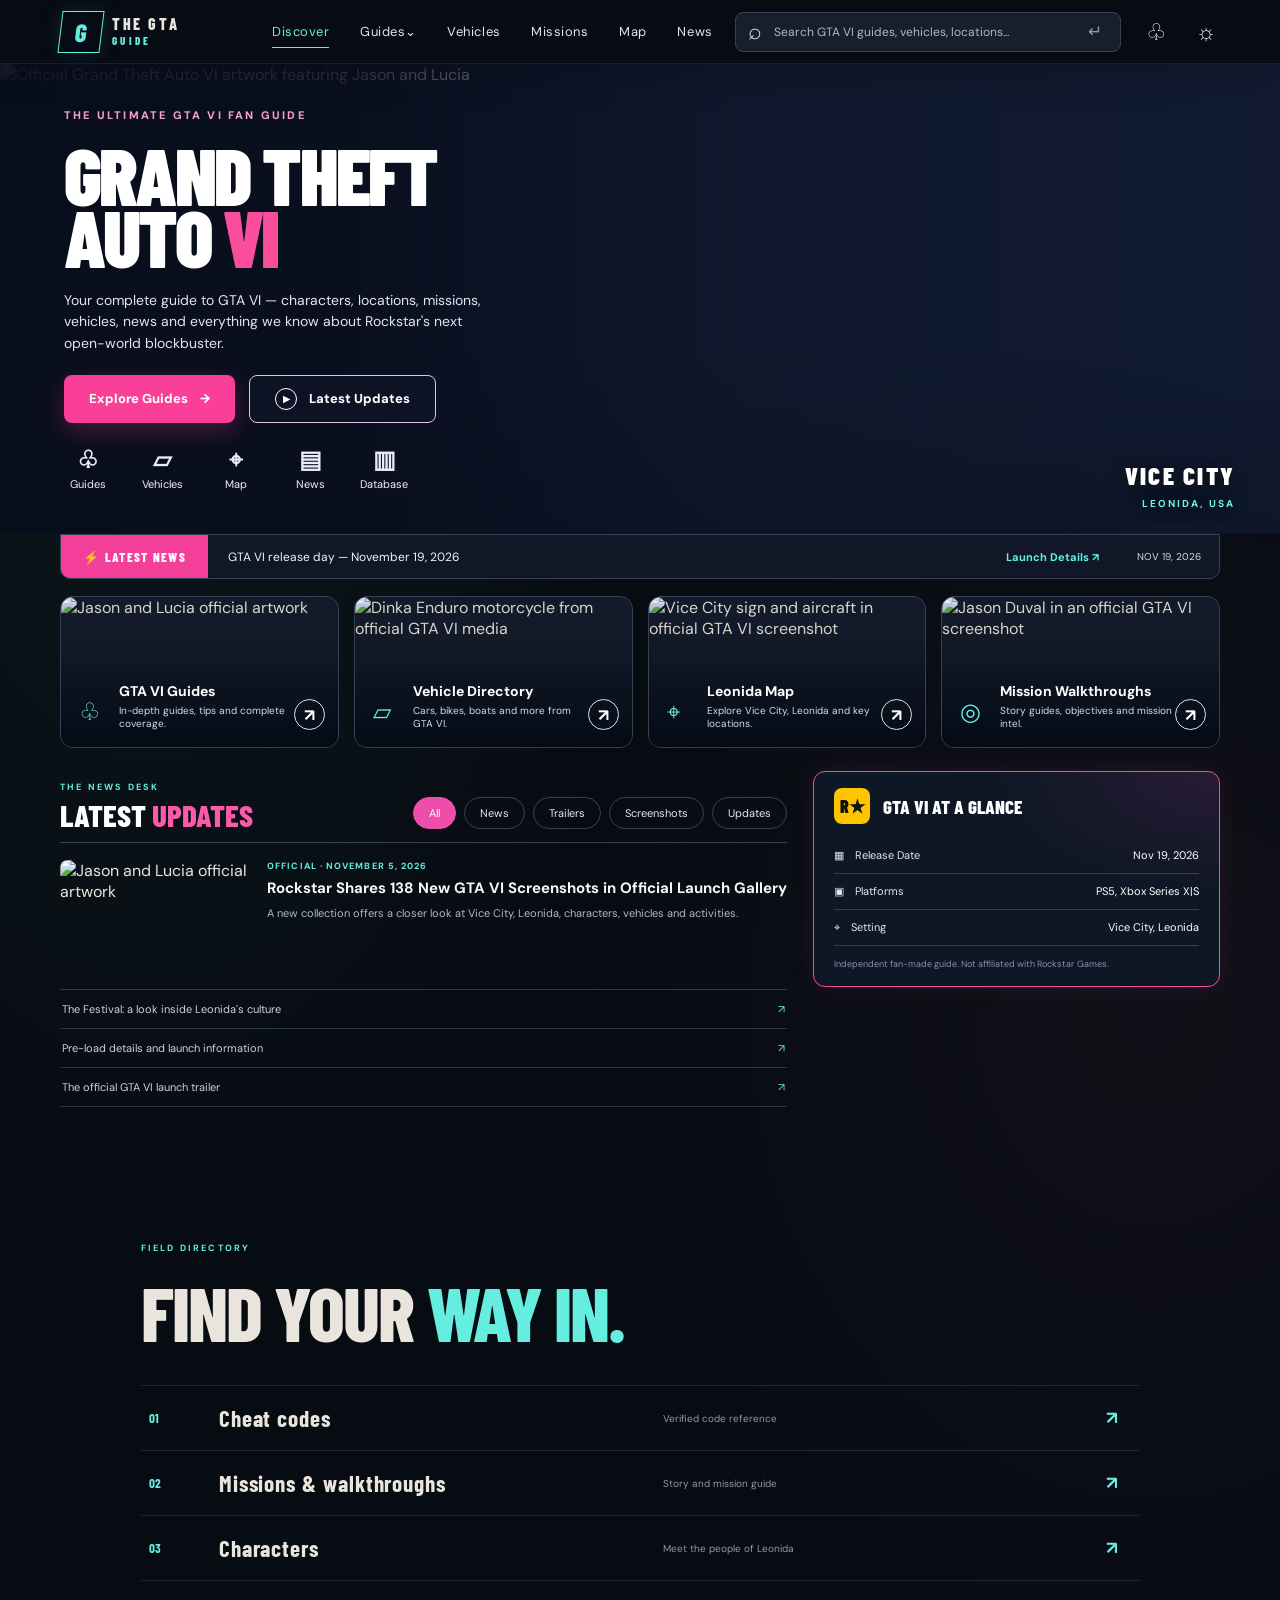
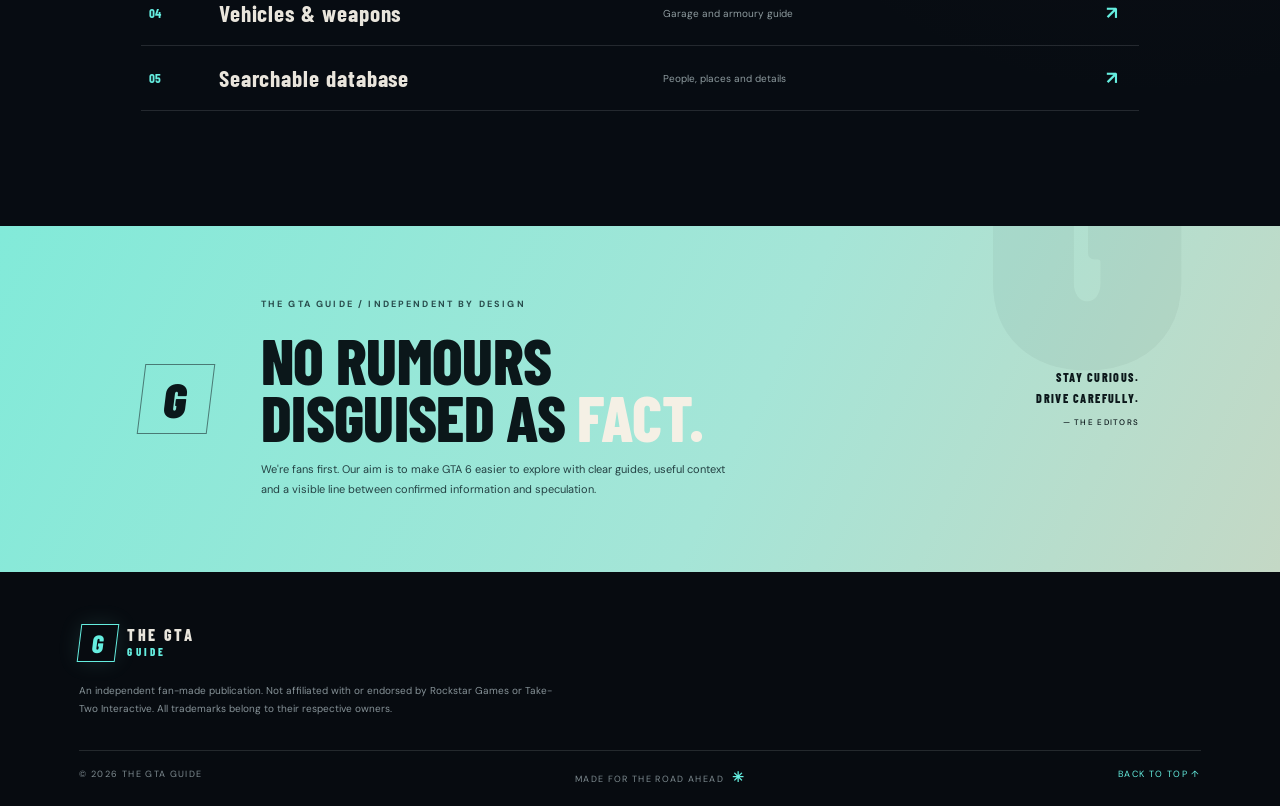
==== index.html @ 3fe29356 "Fix nested homepage main, replace broken media URLs and refresh launch ticker" ====
<!doctype html>
<html lang="en">
<head>
  <meta charset="utf-8">
  <meta name="viewport" content="width=device-width, initial-scale=1">
  <meta name="theme-color" content="#080d13">
  <meta name="description" content="The independent GTA 6 field guide. Explore Vice City, discover characters, vehicles, missions, secrets and verified Grand Theft Auto VI news.">
  <title>The GTA Guide — Your field guide to Vice City</title>
  <link rel="preconnect" href="https://fonts.googleapis.com">
  <link rel="preconnect" href="https://fonts.gstatic.com" crossorigin>
  <link href="https://fonts.googleapis.com/css2?family=Barlow+Condensed:wght@500;600;700;800;900&family=DM+Sans:wght@400;500;600;700&display=swap" rel="stylesheet">
  <link rel="stylesheet" href="styles.css">
  <link rel="icon" type="image/svg+xml" href="favicon.svg">
  <meta property="og:type" content="website">
  <meta property="og:site_name" content="The GTA Guide">
  <meta property="og:title" content="The GTA Guide — Your field guide to Vice City">
  <meta property="og:description" content="The independent GTA 6 field guide. Explore Vice City, discover characters, vehicles, missions, secrets and verified Grand Theft Auto VI news.">
  <link rel="canonical" href="https://thegtaguide.fyi/">
  <meta name="robots" content="index,follow,max-image-preview:large">
  <meta property="og:image" content="https://thegtaguide.fyi/assets/vice-city-hero.svg">
  <meta name="twitter:card" content="summary_large_image">
  <meta name="twitter:image" content="https://thegtaguide.fyi/assets/vice-city-hero.svg">
  <script type="application/ld+json">{"@context":"https://schema.org","@type":"WebPage","name":"The GTA Guide","url":"https://thegtaguide.fyi/","isPartOf":{"@type":"WebSite","name":"The GTA Guide","url":"https://thegtaguide.fyi/"}}</script>
</head>
<body>
  <header class="site-header">
    <a class="brand" href="#" aria-label="The GTA Guide home"><span class="brand-mark">G</span><span class="brand-copy">THE GTA<span>GUIDE</span></span></a>
    <button class="menu-toggle" aria-label="Toggle menu" aria-expanded="false"><i></i><i></i></button>
    <nav class="main-nav" aria-label="Main navigation">
      <a class="active" href="#discover">Discover</a><a href="guides.html">Guides⌄</a><a href="vehicles.html">Vehicles</a><a href="missions.html">Missions</a><a href="map.html">Map</a><a href="news.html">News</a>
    </nav>
    <form class="header-search" role="search" action="directory.html"><span aria-hidden="true">⌕</span><input name="q" type="search" placeholder="Search GTA VI guides, vehicles, locations..." aria-label="Search the GTA Guide"><button type="submit" aria-label="Search">↵</button></form>
    <a class="header-icon" href="directory.html" aria-label="Open searchable database">♧</a><a class="header-icon" href="news.html" aria-label="Latest news">☼</a>
  </header>
  <main>
    <section class="showcase-hero" id="discover">
      <img class="showcase-backdrop" src="https://www.rockstargames.com/VI/_next/static/media/featured.0y5yxwenpsgc3.jpg?akim=1&amp;imdensity=1&amp;imwidth=3840" alt="Official Grand Theft Auto VI artwork featuring Jason and Lucia" fetchpriority="high">
      <div class="showcase-shade"></div>
      <div class="showcase-copy">
        <div class="showcase-kicker">THE ULTIMATE GTA VI FAN GUIDE</div>
        <h1>GRAND THEFT<br>AUTO <em>VI</em></h1>
        <p>Your complete guide to GTA VI — characters, locations, missions, vehicles, news and everything we know about Rockstar's next open-world blockbuster.</p>
        <div class="showcase-actions"><a class="showcase-primary" href="guides.html">Explore Guides <span>→</span></a><a class="showcase-secondary" href="news.html"><span class="play-dot">▶</span> Latest Updates</a></div>
        <div class="showcase-shortcuts">
          <a href="guides.html"><b>♧</b>Guides</a><a href="vehicles.html"><b>▱</b>Vehicles</a><a href="map.html"><b>⌖</b>Map</a><a href="news.html"><b>▤</b>News</a><a href="directory.html"><b>▥</b>Database</a>
        </div>
      </div>
      <div class="showcase-stamp">VICE CITY<br><span>LEONIDA, USA</span></div>
    </section>
    <a class="breaking-strip" href="news.html"><span class="breaking-label">⚡ LATEST NEWS</span><span class="breaking-title">GTA VI release day — November 19, 2026</span><span class="breaking-link">Launch Details ↗</span><span class="breaking-date">NOV 19, 2026</span></a>
    <section class="feature-tiles" aria-label="Explore The GTA Guide">
      <a class="feature-tile" href="guides.html"><img src="https://www.rockstargames.com/VI/_next/static/media/poster_full.0az_iud2g3y4j.jpg?akim=1&amp;imdensity=1&amp;imwidth=1600" alt="Jason and Lucia official artwork" loading="lazy"><span class="tile-icon">♧</span><span class="tile-copy"><strong>GTA VI Guides</strong><small>In-depth guides, tips and complete coverage.</small></span><b class="tile-arrow">↗</b></a>
      <a class="feature-tile" href="vehicles.html"><img src="https://www.rockstargames.com/VI/_next/static/media/ultimate_mobile_en_us.03~7e7tlo4k4r.jpg?akim=1&amp;imdensity=1&amp;imwidth=1600" alt="Dinka Enduro motorcycle from official GTA VI media" loading="lazy"><span class="tile-icon">▱</span><span class="tile-copy"><strong>Vehicle Directory</strong><small>Cars, bikes, boats and more from GTA VI.</small></span><b class="tile-arrow">↗</b></a>
      <a class="feature-tile" href="map.html"><img src="https://www.rockstargames.com/VI/_next/static/media/featured.0y5yxwenpsgc3.jpg?akim=1&amp;imdensity=1&amp;imwidth=1600" alt="Vice City sign and aircraft in official GTA VI screenshot" loading="lazy"><span class="tile-icon">⌖</span><span class="tile-copy"><strong>Leonida Map</strong><small>Explore Vice City, Leonida and key locations.</small></span><b class="tile-arrow">↗</b></a>
      <a class="feature-tile" href="missions.html"><img src="https://www.rockstargames.com/VI/_next/static/media/poster_full.0az_iud2g3y4j.jpg?akim=1&amp;imdensity=1&amp;imwidth=1600" alt="Jason Duval in an official GTA VI screenshot" loading="lazy"><span class="tile-icon">◎</span><span class="tile-copy"><strong>Mission Walkthroughs</strong><small>Story guides, objectives and mission intel.</small></span><b class="tile-arrow">↗</b></a>
    </section>
    <section class="updates-layout">
      <div class="updates-main">
        <div class="updates-heading"><div><span class="section-kicker">THE NEWS DESK</span><h2>LATEST <em>UPDATES</em></h2></div><div class="update-filters"><a class="selected" href="news.html">All</a><a href="news.html#official">News</a><a href="news.html#trailers">Trailers</a><a href="news.html#gallery">Screenshots</a><a href="news.html#updates">Updates</a></div></div>
        <a class="lead-update" href="news.html"><img src="https://www.rockstargames.com/VI/_next/static/media/Jason_and_Lucia_Robbery_landscape.09c8a~do21h4p.jpg?akim=1&amp;imdensity=1&amp;imwidth=1200" alt="Jason and Lucia official artwork" loading="lazy"><span class="update-copy"><small>OFFICIAL · NOVEMBER 5, 2026</small><strong>Rockstar Shares 138 New GTA VI Screenshots in Official Launch Gallery</strong><span>A new collection offers a closer look at Vice City, Leonida, characters, vehicles and activities.</span></span></a>
        <div class="update-links"><a href="news.html">The Festival: a look inside Leonida's culture <span>↗</span></a><a href="news.html">Pre-load details and launch information <span>↗</span></a><a href="news.html">The official GTA VI launch trailer <span>↗</span></a></div>
      </div>
      <aside class="glance-panel"><div class="glance-title"><span class="rockstar-mark">R★</span><h3>GTA VI AT A GLANCE</h3></div><dl><div><dt>▦　Release Date</dt><dd>Nov 19, 2026</dd></div><div><dt>▣　Platforms</dt><dd>PS5, Xbox Series X|S</dd></div><div><dt>⌖　Setting</dt><dd>Vice City, Leonida</dd></div></dl><p>Independent fan-made guide. Not affiliated with Rockstar Games.</p></aside>
    </section>
    <section class="section quick-index"><div class="section-kicker">FIELD DIRECTORY</div><h2>FIND YOUR <em>WAY IN.</em></h2><div class="index-list"><a href="cheats.html"><span>01</span><strong>Cheat codes</strong><small>Verified code reference</small><b>↗</b></a><a href="missions.html"><span>02</span><strong>Missions & walkthroughs</strong><small>Story and mission guide</small><b>↗</b></a><a href="characters.html"><span>03</span><strong>Characters</strong><small>Meet the people of Leonida</small><b>↗</b></a><a href="vehicles.html"><span>04</span><strong>Vehicles & weapons</strong><small>Garage and armoury guide</small><b>↗</b></a><a href="directory.html"><span>05</span><strong>Searchable database</strong><small>People, places and details</small><b>↗</b></a></div></section>
    <section class="closing"><div class="closing-mark">G</div><div class="closing-copy"><div class="section-kicker">THE GTA GUIDE / INDEPENDENT BY DESIGN</div><h2>NO RUMOURS<br>DISGUISED AS <em>FACT.</em></h2><p>We're fans first. Our aim is to make GTA 6 easier to explore with clear guides, useful context and a visible line between confirmed information and speculation.</p></div><div class="closing-aside">STAY CURIOUS.<br>DRIVE CAREFULLY.<br><span>— THE EDITORS</span></div></section>
  </main>
  <footer class="site-footer"><a class="brand footer-brand" href="#"><span class="brand-mark">G</span><span class="brand-copy">THE GTA<span>GUIDE</span></span></a><p>An independent fan-made publication. Not affiliated with or endorsed by Rockstar Games or Take-Two Interactive. All trademarks belong to their respective owners.</p><div class="footer-bottom"><span>© <span id="year"></span> THE GTA GUIDE</span><span>MADE FOR THE ROAD AHEAD <b>✳</b></span><a href="#discover">BACK TO TOP ↑</a></div></footer>
  <script src="app.js"></script>
</body>
</html>
---- styles.css ----
:root{--ink:#080d13;--panel:#101923;--paper:#e9e5dc;--muted:#9ca8ad;--cyan:#77e2d2;--pink:#f08a9b;--line:rgba(233,229,220,.16);--display:'Barlow Condensed',Impact,sans-serif;--body:'DM Sans',Arial,sans-serif}*{box-sizing:border-box}html{scroll-behavior:smooth;scroll-padding-top:90px}body{margin:0;background:var(--ink);color:var(--paper);font-family:var(--body);-webkit-font-smoothing:antialiased}a{color:inherit;text-decoration:none}.announcement{height:31px;display:flex;align-items:center;justify-content:center;gap:10px;background:#111b22;color:#b9c5c4;font-size:9px;font-weight:700;letter-spacing:.19em}.pulse,.live-label i{width:6px;height:6px;border-radius:50%;background:var(--cyan);box-shadow:0 0 12px var(--cyan)}.announcement-divider{color:#53616a}.site-header{height:78px;padding:0 6.2%;display:flex;align-items:center;justify-content:space-between;border-bottom:1px solid var(--line);position:sticky;top:0;background:rgba(8,13,19,.92);backdrop-filter:blur(14px);z-index:20}.brand{display:flex;align-items:center;gap:10px}.brand-mark{width:34px;height:34px;border:1px solid var(--cyan);color:var(--cyan);display:grid;place-items:center;font:800 23px var(--display);transform:skew(-7deg)}.brand-copy{font:800 15px var(--display);letter-spacing:.13em;line-height:.92}.brand-copy span{display:block;color:var(--cyan);letter-spacing:.29em;font-size:11px;margin-top:4px}.main-nav{display:flex;gap:35px}.main-nav a{font-size:11px;color:#aab4b7;transition:.2s}.main-nav a:hover,.main-nav a.active{color:var(--cyan)}.header-cta,.button{font-size:10px;font-weight:700;letter-spacing:.12em}.header-cta{border:1px solid #3a4a50;padding:12px 15px}.header-cta span,.button span{color:var(--cyan);margin-left:12px}.menu-toggle{display:none}.hero{min-height:650px;height:min(760px,calc(100vh - 109px));position:relative;overflow:hidden;background:linear-gradient(110deg,#0b1820 0%,#142a32 48%,#283c42 100%)}.hero-art{position:absolute;inset:0;overflow:hidden;background:radial-gradient(ellipse at 72% 25%,rgba(255,174,156,.38),transparent 32%),linear-gradient(180deg,rgba(13,22,28,.05),#091219 96%)}.sun{position:absolute;width:min(39vw,480px);aspect-ratio:1;border-radius:50%;right:15%;top:8%;background:linear-gradient(140deg,#f7b2a1,#df758c 65%,#bd587b);box-shadow:0 0 100px rgba(238,130,148,.16);opacity:.88}.skyline{position:absolute;bottom:17%;right:0;width:68%;height:44%;background:linear-gradient(90deg,transparent,#15252d);clip-path:polygon(0 68%,4% 68%,4% 42%,9% 42%,9% 55%,14% 55%,14% 20%,19% 20%,19% 58%,23% 58%,23% 38%,27% 38%,27% 61%,34% 61%,34% 9%,40% 9%,40% 57%,45% 57%,45% 31%,51% 31%,51% 63%,57% 63%,57% 42%,61% 42%,61% 55%,68% 55%,68% 23%,73% 23%,73% 61%,80% 61%,80% 39%,86% 39%,86% 64%,92% 64%,92% 47%,100% 47%,100% 100%,0 100%)}.skyline-front{height:27%;width:80%;right:-8%;bottom:10%;opacity:.85;filter:brightness(.65);transform:scaleX(1.15)}.road{position:absolute;bottom:-22%;right:5%;width:65%;height:46%;background:linear-gradient(165deg,#273b42,#111c24 70%);clip-path:polygon(43% 0,57% 0,100% 100%,0 100%)}.road-line{position:absolute;bottom:0;right:34%;width:3px;height:27%;background:rgba(245,217,184,.35);transform:skew(-16deg)}.palm{position:absolute;bottom:14%;width:180px;height:430px;opacity:.7}.palm b{position:absolute;bottom:0;left:50%;height:100%;width:8px;background:#0b171b;transform:rotate(8deg);transform-origin:bottom}.palm i{position:absolute;top:0;left:50%;width:190px;height:100px;border-top:7px solid #101c20;border-radius:50%;transform:translateX(-50%)}.palm i:before,.palm i:after{content:'';position:absolute;top:0;left:0;width:180px;height:80px;border-top:6px solid #101c20;border-radius:50%;transform:rotate(40deg)}.palm i:after{transform:rotate(-45deg)}.palm-one{left:52%;transform:scale(.7)}.palm-two{right:2%;transform:scale(1.1)}.hero-grain{position:absolute;inset:0;opacity:.15;background-image:url("data:image/svg+xml,%3Csvg viewBox='0 0 180 180' xmlns='http://www.w3.org/2000/svg'%3E%3Cfilter id='n'%3E%3CfeTurbulence type='fractalNoise' baseFrequency='.8' numOctaves='4' stitchTiles='stitch'/%3E%3C/filter%3E%3Crect width='100%25' height='100%25' filter='url(%23n)' opacity='.25'/%3E%3C/svg%3E")}.hero-content{position:relative;z-index:2;padding:92px 0 0 11%;max-width:650px}.eyebrow,.section-kicker{font-size:9px;letter-spacing:.22em;font-weight:700;color:var(--cyan);display:flex;align-items:center;gap:12px}.eyebrow-line{width:25px;height:1px;background:var(--cyan)}h1,h2,h3,p{margin-top:0}.hero h1{font:900 clamp(76px,10vw,145px)/.78 var(--display);letter-spacing:-.025em;margin:34px 0 28px;text-shadow:0 6px 35px rgba(0,0,0,.18)}h1 em,h2 em{font-style:normal;color:var(--cyan)}.hero-lede{max-width:390px;color:#c0c9c8;font-size:13px;line-height:1.8}.hero-actions{display:flex;align-items:center;gap:28px;margin-top:30px}.button{display:inline-flex;align-items:center;padding:16px 20px;background:var(--cyan);color:#071216;transition:.2s}.button:hover{transform:translateY(-3px);background:#a0f2e6}.button-primary span{color:#071216}.text-link{font-size:9px;letter-spacing:.13em;font-weight:700;color:#d5ddda}.text-link span{color:var(--cyan);margin-left:9px}.hero-side-note{position:absolute;right:5.5%;top:24%;display:flex;flex-direction:column;gap:10px;align-items:center;font:700 9px var(--body);letter-spacing:.18em;color:#d2d5cf;writing-mode:vertical-rl}.vertical-rule{height:60px;width:1px;background:var(--cyan)}.hero-bottom{position:absolute;bottom:26px;left:6.2%;right:6.2%;display:flex;justify-content:space-between;font-size:8px;letter-spacing:.18em;color:#a9b7b8}.hero-bottom b{color:var(--cyan);font-size:15px;margin-left:8px}.ticker{height:49px;background:var(--cyan);color:#0b171a;overflow:hidden;display:flex;align-items:center}.ticker-track{display:flex;align-items:center;justify-content:space-around;gap:38px;min-width:100%;white-space:nowrap;font:800 13px var(--display);letter-spacing:.13em}.ticker-track b{font-size:15px}.section{padding:105px 11%}.intro{background:#0a1118}.intro-heading{display:flex;justify-content:space-between;align-items:end;margin:25px 0 45px}.intro-heading h2,.world-copy h2,.intel-heading h2,.quick-index h2,.closing h2{font:800 clamp(48px,6vw,78px)/.88 var(--display);letter-spacing:-.01em;margin:0}.intro-heading p{max-width:330px;color:var(--muted);font-size:12px;line-height:1.9;margin:0 5% 4px 25px}.guide-grid{display:grid;grid-template-columns:repeat(3,1fr);gap:14px}.guide-card{background:#111c25;border:1px solid rgba(255,255,255,.07);transition:transform .25s,border-color .25s;min-width:0}.guide-card:hover{transform:translateY(-5px);border-color:rgba(119,226,210,.5)}.card-visual{height:205px;position:relative;overflow:hidden;display:grid;place-items:center}.visual-stamp{position:absolute;top:14px;left:16px;font:700 11px var(--display);color:rgba(255,255,255,.75)}.visual-symbol{font:100px var(--display);color:rgba(255,255,255,.75);text-shadow:0 10px 30px rgba(0,0,0,.2)}.visual-label{position:absolute;bottom:13px;left:16px;font-size:8px;letter-spacing:.19em;color:rgba(255,255,255,.75)}.visual-cheats{background:radial-gradient(circle at 65% 35%,#f2b0a0,#9c6378 42%,#263b47 100%)}.visual-missions{background:linear-gradient(130deg,#142c38,#56777a 55%,#d28c82)}.visual-people{background:radial-gradient(circle at 50% 40%,#a65f76,#533d58 50%,#1a2935)}.visual-vehicles{background:linear-gradient(145deg,#233e48,#bb796c 60%,#e1b29a)}.visual-map{background:linear-gradient(140deg,#183b3a,#5e9285 55%,#c4b18b)}.visual-news{background:linear-gradient(145deg,#2b3143,#8a6879 60%,#e5a58d)}.card-info{padding:17px 17px 19px;display:flex;align-items:center;justify-content:space-between;gap:10px}.card-info h3{font:700 22px var(--display);letter-spacing:.04em;margin:0 0 5px}.card-info p{font-size:10px;color:#9ca9ad;line-height:1.6;margin:0;max-width:230px}.card-arrow{color:var(--cyan);font-size:20px}.world-section{display:grid;grid-template-columns:1fr 1fr;min-height:490px;background:#111b23}.world-image{position:relative;overflow:hidden;min-height:490px;background:linear-gradient(145deg,#26464b,#c17b7e 58%,#edb49b)}.world-orb{position:absolute;width:360px;height:360px;border-radius:50%;background:linear-gradient(140deg,#f8c7a4,#d76d87);right:8%;top:10%;box-shadow:0 0 90px rgba(240,138,155,.22)}.world-grid{position:absolute;inset:0;background:linear-gradient(rgba(9,21,27,.18) 1px,transparent 1px),linear-gradient(90deg,rgba(9,21,27,.18) 1px,transparent 1px);background-size:38px 38px;mask-image:linear-gradient(transparent,#000)}.world-coordinate{position:absolute;top:28px;left:32px;font-size:9px;letter-spacing:.16em;line-height:1.7}.world-caption{position:absolute;bottom:35px;left:35px;font:900 60px/.82 var(--display);text-shadow:0 5px 25px rgba(0,0,0,.2)}.world-caption em{font-style:normal;color:#132a30}.world-copy{padding:80px 12% 40px 11%;display:flex;flex-direction:column;align-items:flex-start}.world-copy h2{font-size:clamp(45px,5vw,66px);margin:30px 0 22px}.world-copy p{font-size:12px;line-height:1.95;color:#aab5b7;max-width:420px}.button-outline{border:1px solid #65777a;background:transparent;color:var(--paper);margin-top:12px}.button-outline:hover{background:var(--cyan);color:#071216;border-color:var(--cyan)}.world-footnote{border-top:1px solid var(--line);width:100%;display:flex;justify-content:space-between;margin-top:auto;padding-top:18px;font-size:8px;letter-spacing:.15em;color:#8e9a9d}.intel-section{background:#0a1118}.intel-heading{display:flex;align-items:end;justify-content:space-between;margin:25px 0 40px}.live-label{display:flex;align-items:center;gap:10px;font-size:8px;letter-spacing:.15em;color:#aab5b7}.intel-feature{display:grid;grid-template-columns:1.05fr 1fr;background:#111d26;border:1px solid var(--line)}.intel-art{min-height:330px;position:relative;overflow:hidden;background:linear-gradient(140deg,#1d3440,#8b6275 65%,#e5a58c)}.intel-art-sun{position:absolute;width:240px;height:240px;border-radius:50%;background:#f3b49d;right:12%;top:8%;box-shadow:0 0 60px rgba(245,164,154,.3)}.intel-art-type{position:absolute;left:9%;bottom:7%;font:900 92px/.72 var(--display);color:#142a31;letter-spacing:-.04em}.intel-art>span{position:absolute;top:22px;left:25px;font-size:8px;letter-spacing:.18em}.intel-story{padding:50px 9%;display:flex;flex-direction:column;align-items:flex-start;justify-content:center}.story-meta{display:flex;gap:20px;color:var(--cyan);font-size:8px;letter-spacing:.17em;margin-bottom:22px}.story-meta span+span{color:#829195}.intel-story h3{font:800 clamp(35px,4vw,52px)/.9 var(--display);margin:0 0 17px}.intel-story p{font-size:11px;color:#aab5b7;line-height:1.9;max-width:410px;margin-bottom:25px}.quick-index{padding-top:85px;padding-bottom:100px}.quick-index h2{margin:24px 0 40px}.index-list{border-top:1px solid var(--line)}.index-list a{display:grid;grid-template-columns:55px 1fr 1fr 25px;align-items:center;gap:15px;padding:18px 8px;border-bottom:1px solid var(--line);transition:.2s}.index-list a:hover{background:#111c24;padding-left:16px}.index-list a>span{font:700 13px var(--display);color:var(--cyan)}.index-list strong{font:700 23px var(--display);letter-spacing:.04em}.index-list small{font-size:10px;color:#8e9b9f}.index-list b{color:var(--cyan);font-size:18px}.closing{padding:72px 11%;background:var(--cyan);color:#0b171a;display:grid;grid-template-columns:90px 1fr auto;gap:30px;align-items:center}.closing-mark{width:70px;height:70px;border:1px solid rgba(8,13,19,.5);display:grid;place-items:center;font:900 48px var(--display);transform:skew(-7deg)}.closing .section-kicker{color:#284c4c}.closing h2{font-size:clamp(43px,5vw,66px);margin:22px 0 15px}.closing h2 em{color:#f5f0e5}.closing-copy p{max-width:480px;font-size:11px;line-height:1.8;color:#234143;margin:0}.closing-aside{font:800 12px/1.8 var(--display);letter-spacing:.12em;text-align:right}.closing-aside span{font:500 8px var(--body);letter-spacing:.16em}.site-footer{padding:42px 6.2% 20px;background:#070b10}.footer-brand{margin-bottom:20px}.site-footer>p{max-width:490px;color:#879398;font-size:10px;line-height:1.8}.footer-bottom{border-top:1px solid var(--line);margin-top:32px;padding-top:17px;display:flex;justify-content:space-between;font-size:8px;letter-spacing:.15em;color:#7e8b90}.footer-bottom b{color:var(--cyan);font-size:14px;margin-left:5px}.footer-bottom a{color:var(--cyan)}@media(max-width:850px){.site-header{padding:0 5%}.main-nav{gap:17px}.header-cta{font-size:8px;padding:11px}.hero-content{padding-left:8%}.section{padding-left:8%;padding-right:8%}.guide-grid{grid-template-columns:repeat(2,1fr)}.world-copy{padding:65px 8% 35px}.closing{padding-left:8%;padding-right:8%;grid-template-columns:70px 1fr}.closing-aside{grid-column:2;text-align:left}.closing-mark{grid-row:1/3}.intro-heading p{margin-right:0}}@media(max-width:620px){.announcement{font-size:7px;letter-spacing:.12em}.site-header{height:66px}.header-cta{display:none}.menu-toggle{display:flex;flex-direction:column;gap:5px;background:none;border:0;padding:10px}.menu-toggle i{display:block;width:23px;height:1px;background:var(--cyan)}.main-nav{display:none;position:absolute;top:65px;left:0;right:0;padding:20px 6%;background:#0b141c;border-bottom:1px solid var(--line);flex-direction:column;gap:20px}.main-nav.open{display:flex}.hero{height:690px;min-height:0}.hero-content{padding:90px 7% 0}.hero h1{font-size:clamp(78px,18vw,112px)}.hero-lede{max-width:300px;font-size:12px}.hero-actions{align-items:flex-start;flex-direction:column;gap:20px}.sun{width:75vw;right:-10%;top:23%;opacity:.6}.skyline{width:100%;right:-20%;bottom:13%}.palm-one{left:55%;bottom:12%;transform:scale(.5)}.palm-two{right:-14%;bottom:11%;transform:scale(.7)}.hero-side-note{right:4%;top:14%;font-size:7px}.hero-bottom{font-size:7px;left:6%;right:6%}.ticker-track{gap:22px;font-size:11px}.section{padding:75px 6%}.intro-heading{display:block;margin:23px 0 30px}.intro-heading h2,.world-copy h2,.intel-heading h2,.quick-index h2{font-size:58px}.intro-heading p{margin:20px 0 0;max-width:370px}.guide-grid{grid-template-columns:1fr;gap:12px}.card-visual{height:190px}.world-section{grid-template-columns:1fr}.world-image{min-height:330px}.world-orb{width:270px;height:270px;right:8%}.world-caption{font-size:52px}.world-copy{padding:60px 7% 35px;min-height:410px}.world-footnote{margin-top:45px}.intel-heading{align-items:flex-start;flex-direction:column;gap:18px}.intel-feature{grid-template-columns:1fr}.intel-art{min-height:260px}.intel-art-sun{width:190px;height:190px}.intel-art-type{font-size:80px}.intel-story{padding:35px 7% 40px}.index-list a{grid-template-columns:32px 1fr 20px;gap:10px}.index-list small{grid-column:2;grid-row:2;margin-top:-8px}.index-list b{grid-column:3;grid-row:1/3}.index-list strong{font-size:21px}.closing{padding:55px 7%;grid-template-columns:1fr;gap:22px}.closing-mark{width:55px;height:55px;font-size:38px}.closing-aside{grid-column:auto}.closing h2{font-size:54px}.footer-bottom{flex-wrap:wrap;gap:15px}.footer-bottom span:nth-child(2){display:none}}

/* PREMIUM EDITORIAL ART DIRECTION — THE GTA GUIDE */
:root{--cyan:#82ead9;--pink:#f19aa7;--line:rgba(226,239,235,.13);--panel:#111d27}
body{background:#070c12;background-image:radial-gradient(ellipse at 12% 12%,rgba(38,88,91,.14),transparent 32%),radial-gradient(ellipse at 90% 42%,rgba(108,55,81,.10),transparent 35%)}
::selection{background:var(--cyan);color:#071116}
a:focus-visible,button:focus-visible,input:focus-visible{outline:2px solid var(--cyan);outline-offset:4px}
.site-header{height:82px;padding-left:7%;padding-right:7%;border-bottom-color:rgba(130,234,217,.15);box-shadow:0 12px 36px rgba(0,0,0,.16)}
.brand-mark{width:38px;height:38px;box-shadow:0 0 22px rgba(130,234,217,.12);font-size:25px}
.brand-copy{font-size:16px;letter-spacing:.16em}
.main-nav a{font-size:11px;letter-spacing:.04em;position:relative;padding:10px 0}
.main-nav a:after{content:"";position:absolute;left:0;right:100%;bottom:2px;height:1px;background:var(--cyan);transition:right .25s}
.main-nav a:hover:after,.main-nav a.active:after{right:0}
.header-cta{border-color:rgba(130,234,217,.45);background:rgba(130,234,217,.035);transition:.25s}
.header-cta:hover{background:var(--cyan);color:#071116;border-color:var(--cyan)}
.hero{min-height:700px;background:linear-gradient(110deg,#08131c 0%,#142a32 48%,#283c42 100%)}
.hero-art{background:radial-gradient(ellipse at 73% 24%,rgba(255,174,156,.4),transparent 31%),linear-gradient(180deg,rgba(13,22,28,.02),#091219 97%)}
.hero-art:after{content:"";position:absolute;inset:0;background:linear-gradient(90deg,rgba(4,11,17,.22),transparent 58%),linear-gradient(0deg,rgba(4,11,17,.35),transparent 35%);pointer-events:none}
.sun{border:1px solid rgba(255,221,200,.35);box-shadow:0 0 0 16px rgba(241,154,167,.035),0 0 90px rgba(238,130,148,.22)}
.hero-content{padding-top:104px;max-width:690px}
.hero h1{font-size:clamp(86px,11vw,154px);letter-spacing:-.035em;text-shadow:0 10px 50px rgba(0,0,0,.28)}
.hero-lede{font-size:14px;max-width:410px;color:#d0d9d5}
.button{box-shadow:0 8px 28px rgba(130,234,217,.12);transition:transform .25s,box-shadow .25s,background .25s}
.button:hover{box-shadow:0 12px 34px rgba(130,234,217,.2)}
.text-link{transition:color .2s}.text-link:hover{color:var(--cyan)}
.ticker{height:52px;box-shadow:0 8px 30px rgba(0,0,0,.16)}
.section{padding-top:115px;padding-bottom:115px}
.section-kicker{font-size:9px;letter-spacing:.24em}
.intro-heading{margin-top:31px;margin-bottom:52px}
.intro-heading h2,.world-copy h2,.intel-heading h2,.quick-index h2{letter-spacing:-.025em}
.guide-grid{gap:16px}
.guide-card{border-radius:3px;overflow:hidden;background:linear-gradient(155deg,#15232d,#0e171f);box-shadow:0 12px 34px rgba(0,0,0,.14)}
.guide-card:hover{box-shadow:0 18px 44px rgba(0,0,0,.28),0 0 0 1px rgba(130,234,217,.16)}
.card-visual{height:220px;isolation:isolate}
.card-visual:before{content:"";position:absolute;inset:0;background:linear-gradient(180deg,rgba(6,14,19,.02),rgba(6,14,19,.42));z-index:-1}
.card-visual:after{content:"";position:absolute;width:180px;height:180px;border:1px solid rgba(255,255,255,.18);border-radius:50%;right:-55px;top:-75px;box-shadow:0 0 0 18px rgba(255,255,255,.025),0 0 0 38px rgba(255,255,255,.02)}
.visual-symbol{font-size:112px;filter:drop-shadow(0 12px 20px rgba(0,0,0,.25));transition:transform .35s}
.guide-card:hover .visual-symbol{transform:scale(1.12) rotate(-5deg)}
.card-info{padding:20px 19px 22px;min-height:104px}
.card-info h3{font-size:24px;letter-spacing:.055em}
.card-info p{font-size:10px;line-height:1.75}
.card-arrow{width:32px;height:32px;border:1px solid rgba(130,234,217,.35);border-radius:50%;display:grid;place-items:center;flex:0 0 auto;transition:.25s}
.guide-card:hover .card-arrow{background:var(--cyan);color:#081216;transform:rotate(45deg)}
.world-section{background:linear-gradient(110deg,#111c25,#0b131a);border-top:1px solid var(--line);border-bottom:1px solid var(--line)}
.world-image{isolation:isolate}
.world-image:after{content:"";position:absolute;inset:0;background:linear-gradient(0deg,rgba(7,13,18,.42),transparent 60%);z-index:-1}
.world-orb{box-shadow:0 0 0 18px rgba(255,255,255,.035),0 0 0 40px rgba(255,255,255,.02),0 0 90px rgba(240,138,155,.28)}
.world-copy{padding-top:92px;padding-bottom:55px}
.world-copy p,.intel-story p{font-size:12px;line-height:2}
.intel-feature{border-radius:3px;overflow:hidden;box-shadow:0 18px 50px rgba(0,0,0,.2)}
.intel-art:after{content:"";position:absolute;inset:0;background:linear-gradient(0deg,rgba(9,17,23,.3),transparent 60%)}
.intel-story{padding:58px 10%}
.intel-story h3{letter-spacing:-.015em}
.live-label{border:1px solid rgba(130,234,217,.25);padding:9px 12px;border-radius:30px}
.index-list a{transition:background .22s,padding .22s}
.index-list strong{transition:color .2s}
.index-list a:hover strong{color:var(--cyan)}
.closing{position:relative;overflow:hidden;background:linear-gradient(115deg,#82ead9,#a5e5d7 58%,#c4d8c5)}
.closing:after{content:"G";position:absolute;right:7%;top:-65%;font:900 430px/.9 var(--display);color:rgba(5,30,34,.045);pointer-events:none}
.closing-copy,.closing-mark,.closing-aside{position:relative;z-index:1}
.site-footer{padding-top:52px}
.footer-bottom{font-size:9px}
.article-hero,.page-hero{background:radial-gradient(ellipse at 83% 18%,rgba(240,138,155,.19),transparent 34%),radial-gradient(ellipse at 8% 100%,rgba(67,147,138,.12),transparent 38%),linear-gradient(120deg,#10232c,#080d13 70%)}
.article-wrap,.page-wrap{max-width:1160px}
.data-card,.topic,.entry,.region{border-radius:3px;background:linear-gradient(150deg,#14212b,#0e171f);transition:border-color .2s,transform .2s}
.data-card:hover,.topic:hover,.entry:hover{border-color:rgba(130,234,217,.38);transform:translateY(-2px)}
.source-list a,.source-links a{transition:color .2s,border-color .2s}
.source-list a:hover,.source-links a:hover{color:#fff;border-color:var(--cyan)}
@media(max-width:850px){.hero-content{padding-top:95px}.section{padding-top:90px;padding-bottom:90px}}
@media(max-width:620px){.site-header{height:68px}.main-nav{box-shadow:0 18px 35px rgba(0,0,0,.3)}.hero{height:700px}.hero-content{padding-top:86px}.hero h1{font-size:clamp(82px,18vw,116px)}.section{padding-top:76px;padding-bottom:76px}.card-visual{height:205px}.world-copy{padding-top:65px}.closing:after{font-size:250px;top:-20%;right:-8%}}
@media(prefers-reduced-motion:reduce){html{scroll-behavior:auto}*,*:before,*:after{transition:none!important;animation:none!important}}

/* HOMEPAGE VISUAL REFRESH — original artwork + Vice City editorial palette */
:root{--cyan:#65eee0;--pink:#ff4fa1;--ink:#080d16}
.hero{height:min(790px,calc(100vh - 110px));min-height:690px;background:#0a1020}
.hero-art{background:#18223b}
.hero-art:after{background:linear-gradient(90deg,rgba(5,11,22,.88) 0%,rgba(5,11,22,.66) 34%,rgba(5,11,22,.12) 72%,rgba(5,11,22,.04) 100%),linear-gradient(0deg,rgba(5,11,22,.7),transparent 34%)}
.hero-illustration{position:absolute;inset:0;width:100%;height:100%;object-fit:cover;object-position:center 48%;display:block}
.hero-content{padding-top:108px;max-width:760px;padding-left:7.5%}
.hero .eyebrow{color:#ff9bc8;letter-spacing:.2em}
.hero .eyebrow-line{background:var(--pink)}
.hero h1{font-size:clamp(76px,9.2vw,132px);line-height:.82;letter-spacing:-.045em;max-width:740px;margin:30px 0 25px}
.hero h1 em{color:var(--pink);text-shadow:0 0 32px rgba(255,79,161,.35)}
.hero-lede{max-width:430px;font-size:14px;line-height:1.8;color:#e0e3ec}
.button-primary{background:linear-gradient(110deg,#ff4fa1,#f078a7);color:#fff;box-shadow:0 9px 32px rgba(255,79,161,.22)}
.button-primary span{color:#fff}
.button-primary:hover{background:linear-gradient(110deg,#ff79b7,#ff9bc8)}
.hero-actions{gap:30px}
.hero-shortcuts{display:flex;gap:26px;align-items:center;margin-top:34px;flex-wrap:wrap}
.hero-shortcuts a{display:flex;flex-direction:column;gap:7px;align-items:center;color:#dce4eb;font-size:9px;font-weight:700;letter-spacing:.1em;transition:color .2s,transform .2s}
.hero-shortcuts a:hover{color:var(--cyan);transform:translateY(-3px)}
.hero-shortcuts a span{font-size:23px;color:var(--cyan);line-height:1}
.hero-side-note{color:#e7d7e7}
.hero-bottom{color:#d3d7e0}
.news-ticker{height:54px;padding:0 7%;display:flex;align-items:center;gap:22px;background:linear-gradient(100deg,#ff4fa1,#df579a 24%,#101a2b 24%);color:#f7f4f8;text-decoration:none}
.ticker-label{font:800 12px var(--display);letter-spacing:.13em;white-space:nowrap}
.ticker-headline{font-size:11px;color:#e5e8ef;flex:1}
.ticker-link{font-size:9px;font-weight:800;letter-spacing:.12em;color:var(--cyan);white-space:nowrap}
.intro{background:linear-gradient(180deg,#090f1a,#0a111b)}
.guide-card{border-color:rgba(124,218,232,.13);background:linear-gradient(150deg,#18233a,#0d1724)}
.card-visual{filter:saturate(1.12)}
.visual-cheats{background:radial-gradient(circle at 65% 35%,#ff83b3,#8d4c79 42%,#263b55 100%)}
.visual-missions{background:linear-gradient(130deg,#182c46,#6d5b86 55%,#ed8d9d)}
.visual-people{background:radial-gradient(circle at 50% 40%,#d46b91,#583c68 50%,#1a293f)}
.visual-vehicles{background:linear-gradient(145deg,#233e55,#b45e86 60%,#e1a29b)}
.visual-map{background:linear-gradient(140deg,#183b4c,#4e8d91 55%,#d2a6a0)}
.visual-news{background:linear-gradient(145deg,#2b314d,#9b5f88 60%,#f09b9d)}
.world-section{background:linear-gradient(110deg,#101a2c,#0b121e)}
.world-image{background:linear-gradient(145deg,#293c66,#c16e92 58%,#f0ad9a)}
.world-orb{background:linear-gradient(140deg,#ffd0b5,#e75d9b)}
.intel-feature{border-color:rgba(255,79,161,.24)}
.intel-art{background:linear-gradient(140deg,#293c66,#a65e8b 65%,#f0a18e)}
.intel-art-sun{background:#ffb5ad}
.live-label{color:#d7e3e8;border-color:rgba(101,238,224,.35)}
.live-label i{background:var(--pink);box-shadow:0 0 12px var(--pink)}
@media(max-width:850px){
 .hero-content{padding-left:7%;padding-top:96px}
 .hero-illustration{object-position:57% center}
 .news-ticker{padding:0 5%;gap:14px}
}
@media(max-width:620px){
 .hero{height:720px;min-height:0}
 .hero-art:after{background:linear-gradient(90deg,rgba(5,11,22,.78),rgba(5,11,22,.32)),linear-gradient(0deg,rgba(5,11,22,.72),transparent 55%)}
 .hero-illustration{object-position:62% center;opacity:.82}
 .hero-content{padding:80px 7% 0}
 .hero h1{font-size:clamp(68px,16vw,100px);margin:28px 0 22px}
 .hero-lede{max-width:330px;font-size:12px}
 .hero-shortcuts{gap:17px;margin-top:26px}
 .hero-shortcuts a{font-size:8px}
 .hero-shortcuts a span{font-size:20px}
 .news-ticker{height:auto;min-height:58px;padding:10px 6%;display:grid;grid-template-columns:auto 1fr;gap:4px 12px}
 .ticker-label{grid-row:1/3;font-size:11px}
 .ticker-headline{font-size:9px}
 .ticker-link{font-size:8px}
}

/* REFERENCE-MATCH HOMEPAGE */
.site-header{height:64px;padding:0 4.7%;gap:22px;background:rgba(7,12,21,.97);border-bottom:1px solid rgba(255,255,255,.08)}
.site-header .brand{flex:0 0 190px}.site-header .brand-mark{width:42px;height:42px}
.site-header .main-nav{gap:clamp(15px,2.4vw,38px);flex:1;justify-content:center}
.site-header .main-nav a{font-size:13px;color:#e2e6ed}.site-header .main-nav a.active{color:#65eee0}
.header-search{height:40px;width:min(31vw,395px);display:flex;align-items:center;gap:10px;padding:0 12px;border:1px solid #364155;border-radius:8px;background:#171e2d;color:#f2f4f8}
.header-search>span{font-size:23px;line-height:1;color:#dce2ec}.header-search input{width:100%;min-width:0;border:0;outline:0;background:transparent;color:#fff;font:12px var(--body)}.header-search input::placeholder{color:#aeb8c9}.header-search button{border:0;background:transparent;color:#8d9bad;font-size:17px;cursor:pointer}
.header-icon,.theme-toggle{width:28px;height:34px;display:grid;place-items:center;color:#e7ebf4;background:transparent;border:0;font-size:23px;cursor:pointer}
.showcase-hero{height:470px;min-height:470px;position:relative;overflow:hidden;background:#111b31}
.showcase-backdrop{position:absolute;inset:0;width:100%;height:100%;object-fit:cover;object-position:center 39%}
.showcase-shade{position:absolute;inset:0;background:linear-gradient(90deg,rgba(8,13,27,.94) 0%,rgba(8,13,27,.85) 27%,rgba(8,13,27,.22) 58%,rgba(8,13,27,.02) 100%),linear-gradient(0deg,rgba(8,13,27,.32),transparent 40%)}
.showcase-copy{position:absolute;z-index:2;left:5%;top:44px;width:min(470px,43%)}
.showcase-kicker{font-size:11px;font-weight:800;letter-spacing:.2em;color:#f6a1c9;margin-bottom:22px}
.showcase-copy h1{font:900 clamp(56px,6.2vw,91px)/.78 var(--display);letter-spacing:-.035em;margin:0 0 22px;color:#fff}
.showcase-copy h1 em{color:#fa4e9c;font-style:normal}.showcase-copy p{font-size:14px;line-height:1.55;color:#e2e5ef;max-width:435px;margin:0 0 20px}
.showcase-actions{display:flex;align-items:center;gap:14px}.showcase-primary,.showcase-secondary{height:48px;display:inline-flex;align-items:center;justify-content:center;gap:12px;padding:0 25px;border-radius:8px;font-size:13px;font-weight:800}
.showcase-primary{background:#fa3f98;color:white;box-shadow:0 8px 25px #fa3f9840}.showcase-secondary{border:1px solid #e0c5df;color:white;background:#10172a99}
.play-dot{width:22px;height:22px;border:1px solid white;border-radius:50%;display:grid;place-items:center;font-size:9px}
.showcase-shortcuts{display:flex;gap:26px;margin-top:25px}.showcase-shortcuts a{display:flex;min-width:48px;align-items:center;gap:5px;flex-direction:column;font-size:11px;color:#f0f1f8}.showcase-shortcuts b{font-size:24px;line-height:1;color:#e8edf8}
.showcase-stamp{position:absolute;right:3.5%;bottom:24px;color:#fff;text-align:right;font:900 25px/.9 var(--display);letter-spacing:.09em;text-shadow:0 3px 14px #111}.showcase-stamp span{font:700 10px var(--body);letter-spacing:.2em;color:#71f4e4}
.breaking-strip{height:45px;margin:0 4.7%;position:relative;z-index:3;display:flex;align-items:center;gap:20px;background:#101827;border:1px solid #384253;border-radius:0 0 10px 10px;overflow:hidden}
.breaking-label{height:100%;display:flex;align-items:center;padding:0 22px;background:#f33f99;color:white;font:800 13px var(--display);letter-spacing:.1em;white-space:nowrap}
.breaking-title{font-size:12px;color:#f1f2f7;flex:1;white-space:nowrap;overflow:hidden;text-overflow:ellipsis}.breaking-link{font-size:11px;color:#63f2e3;font-weight:700;white-space:nowrap}.breaking-date{font-size:10px;color:#d3d9e4;padding:0 18px;white-space:nowrap}
.feature-tiles{display:grid;grid-template-columns:repeat(4,minmax(0,1fr));gap:15px;margin:17px 4.7% 23px}
.feature-tile{height:152px;position:relative;overflow:hidden;border:1px solid #364254;border-radius:13px;background:#141c2b;isolation:isolate}
.feature-tile:after{content:"";position:absolute;inset:0;background:linear-gradient(0deg,rgba(4,10,20,.96),rgba(4,10,20,.08) 75%);z-index:-1}
.feature-tile img{position:absolute;inset:0;width:100%;height:100%;object-fit:cover;z-index:-2;transition:transform .35s}.feature-tile:hover img{transform:scale(1.06)}
.tile-icon{position:absolute;left:18px;bottom:20px;color:#65eee0;font-size:24px}.tile-copy{position:absolute;left:58px;right:40px;bottom:17px;display:flex;flex-direction:column;gap:4px}
.tile-copy strong{font-size:14px;color:white}.tile-copy small{font-size:10px;color:#d6dce6;line-height:1.3}.tile-arrow{position:absolute;right:13px;bottom:17px;width:31px;height:31px;border:1px solid #d5e3ed;border-radius:50%;display:grid;place-items:center;color:#fff;font-size:17px}
.updates-layout{display:grid;grid-template-columns:minmax(0,1.7fr) minmax(300px,.95fr);gap:26px;margin:0 4.7% 70px}.updates-main{min-width:0}
.updates-heading{display:flex;align-items:end;justify-content:space-between;gap:20px;padding:10px 0 13px;border-bottom:1px solid #394253}
.updates-heading h2{font:800 31px/.9 var(--display);margin:8px 0 0;color:#fff}.updates-heading h2 em{color:#fa5aa7;font-style:normal}
.update-filters{display:flex;gap:8px;flex-wrap:wrap}.update-filters a{padding:8px 15px;border:1px solid #394253;border-radius:22px;font-size:11px;color:#e5e8ef}.update-filters a.selected{background:#ed4eaa;border-color:#ed4eaa;color:#fff}
.lead-update{display:grid;grid-template-columns:190px 1fr;gap:17px;margin-top:17px;padding:0 0 17px;border-bottom:1px solid #303b4c}.lead-update img{width:190px;height:112px;object-fit:cover;border-radius:8px}
.update-copy{display:flex;flex-direction:column;gap:7px}.update-copy small{font-size:9px;color:#62e9dc;font-weight:800;letter-spacing:.12em}.update-copy strong{font-size:15px;line-height:1.25;color:#f6f7fb}.update-copy>span{font-size:11px;line-height:1.5;color:#aeb9c8}
.update-links{display:grid;gap:0}.update-links a{display:flex;justify-content:space-between;padding:12px 2px;border-bottom:1px solid #293446;color:#cbd3df;font-size:11px}.update-links a span{color:#62e9dc}
.glance-panel{align-self:start;border:1px solid #f34ca5;border-radius:12px;padding:16px 20px 14px;background:radial-gradient(ellipse at 100% 0%,#42204480,transparent 40%),#0e1725;box-shadow:0 0 24px #f34ca51a}
.glance-title{display:flex;align-items:center;gap:13px;margin-bottom:14px}.rockstar-mark{width:36px;height:36px;display:grid;place-items:center;border-radius:8px;background:#ffc400;color:#111;font:900 18px var(--display)}
.glance-title h3{font:800 19px var(--display);margin:0;color:#fff}.glance-panel dl{margin:0}.glance-panel dl div{display:flex;justify-content:space-between;gap:10px;padding:10px 0;border-bottom:1px solid #344050}
.glance-panel dt{font-size:11px;color:#e2e7f0}.glance-panel dd{font-size:11px;color:#fff;margin:0;text-align:right}.glance-panel p{margin:12px 0 0;font-size:9px;line-height:1.5;color:#8493a6}
.quick-index{padding-top:65px}
@media(max-width:1050px){.site-header{gap:12px}.site-header .brand{flex-basis:145px}.site-header .main-nav{gap:14px}.header-search{width:240px}.feature-tiles{grid-template-columns:repeat(2,minmax(0,1fr))}.showcase-copy{width:52%}}
@media(max-width:700px){
.site-header{height:64px;padding:0 5%;gap:8px}.site-header .brand{flex:1}.site-header .main-nav{display:none;position:absolute;top:64px;left:0;right:0;padding:20px 6%;background:#0b1422;flex-direction:column;align-items:flex-start;gap:18px}.site-header .main-nav.open{display:flex}
.header-search{width:42px;height:38px;padding:0 9px;border:0;background:transparent}.header-search input,.header-search button{display:none}.header-search>span{font-size:25px}.header-icon{display:none}.theme-toggle{font-size:21px}
.showcase-hero{height:610px;min-height:610px}.showcase-backdrop{object-position:62% center}.showcase-shade{background:linear-gradient(90deg,rgba(8,13,27,.9),rgba(8,13,27,.58) 55%,rgba(8,13,27,.18)),linear-gradient(0deg,rgba(8,13,27,.55),transparent 55%)}
.showcase-copy{left:6%;top:56px;width:86%}.showcase-copy h1{font-size:clamp(59px,15vw,88px)}.showcase-copy p{font-size:12px;max-width:340px}
.showcase-actions{gap:9px}.showcase-primary,.showcase-secondary{padding:0 14px;height:44px;font-size:11px}.showcase-shortcuts{gap:17px;margin-top:27px}.showcase-shortcuts a{font-size:9px}.showcase-stamp{font-size:18px;bottom:18px}
.breaking-strip{height:auto;min-height:55px;margin:0 4%;gap:9px}.breaking-label{padding:0 10px;font-size:10px}.breaking-title{font-size:9px}.breaking-link,.breaking-date{display:none}
.feature-tiles{grid-template-columns:1fr 1fr;gap:9px;margin:14px 4% 22px}.feature-tile{height:145px}.tile-icon{left:10px;bottom:17px;font-size:20px}.tile-copy{left:38px;right:7px;bottom:12px}.tile-copy strong{font-size:11px}.tile-copy small{font-size:8px}.tile-arrow{display:none}
.updates-layout{grid-template-columns:1fr;margin:0 5% 45px;gap:18px}.updates-heading{display:block}.updates-heading h2{font-size:29px}.update-filters{margin-top:13px;gap:6px}.update-filters a{font-size:9px;padding:7px 11px}
.lead-update{grid-template-columns:112px 1fr;gap:11px}.lead-update img{width:112px;height:100px}.update-copy strong{font-size:12px}.update-copy>span{font-size:9px}.update-copy small{font-size:8px}.glance-panel{padding:15px}.glance-title h3{font-size:17px}
}
@media(min-width:701px) and (max-width:900px){.header-search{width:180px}.site-header .brand{flex-basis:130px}.site-header .main-nav{gap:10px}.site-header .main-nav a{font-size:11px}.showcase-hero{height:440px;min-height:440px}}
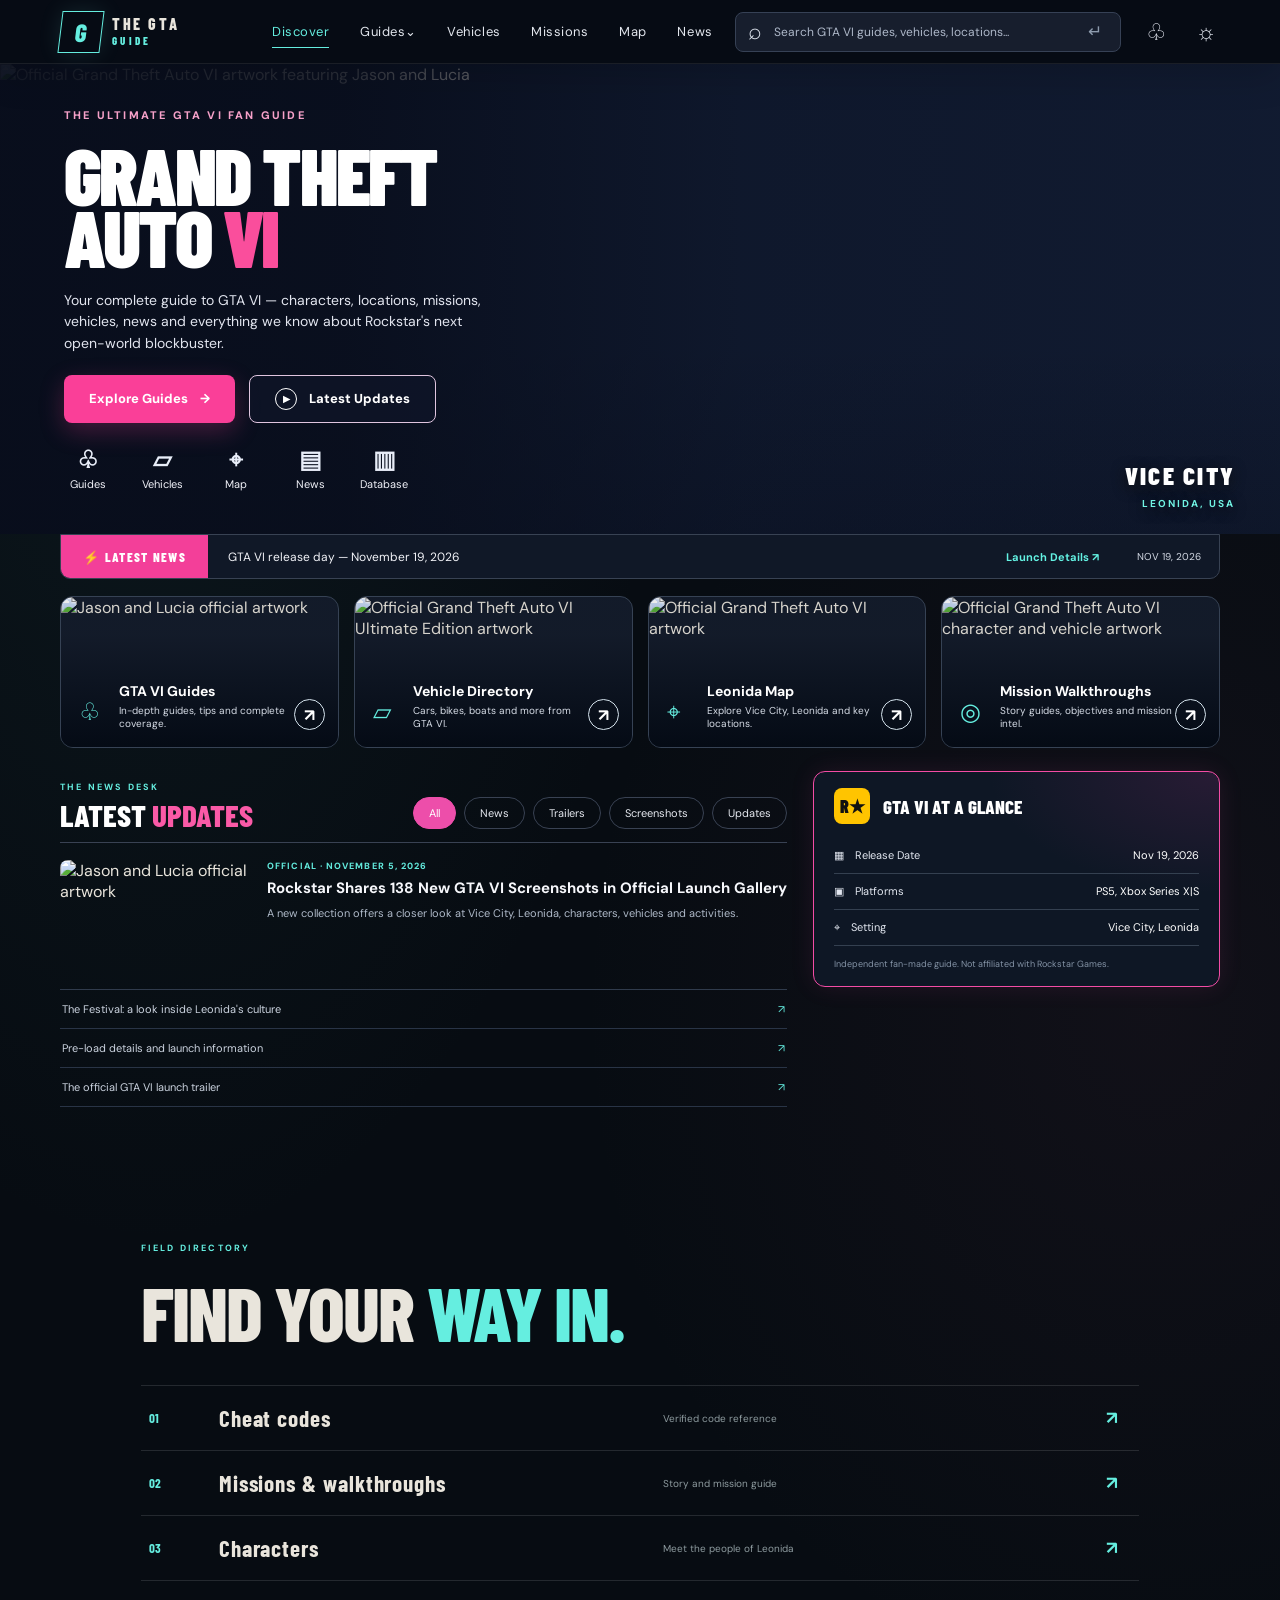
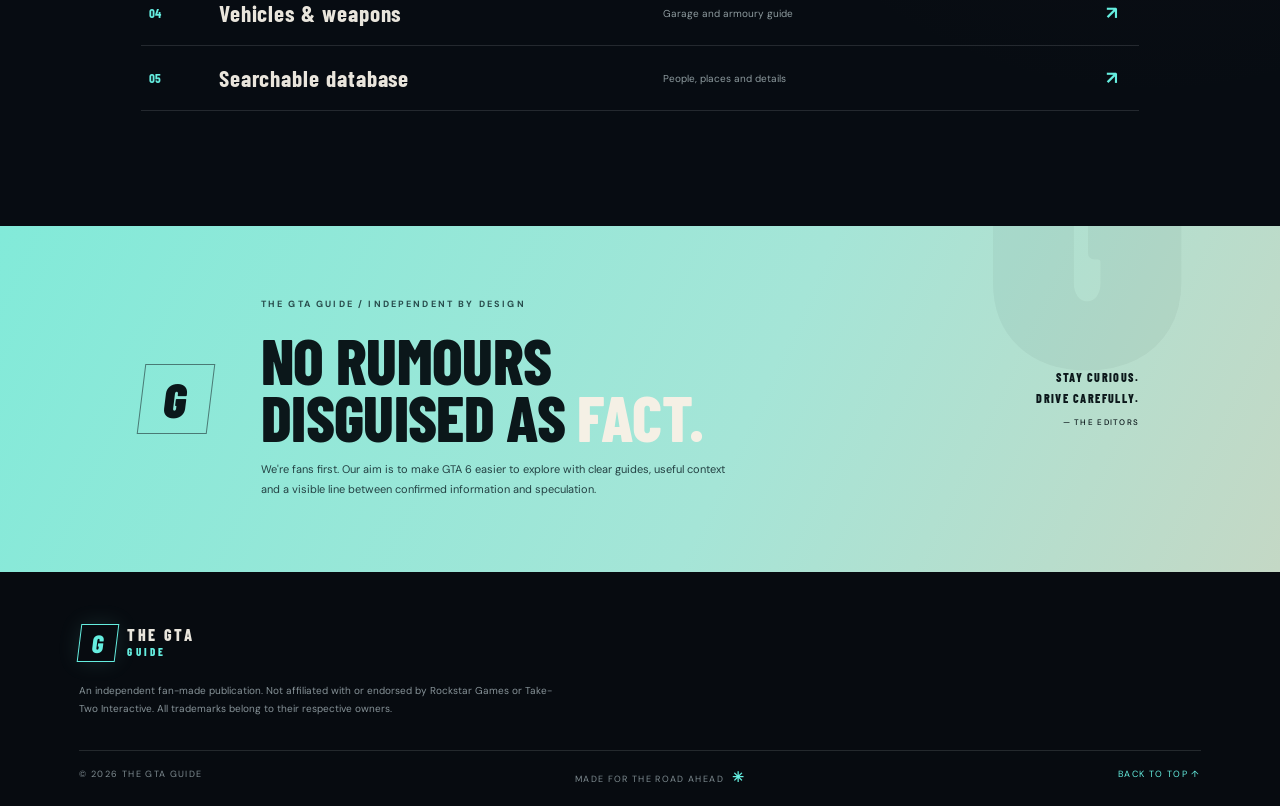
==== commit 4534cdce: "Fix remaining homepage image reference and image descriptions" ====
--- a/index.html
+++ b/index.html
@@ -50,14 +50,14 @@
     <a class="breaking-strip" href="news.html"><span class="breaking-label">⚡ LATEST NEWS</span><span class="breaking-title">GTA VI release day — November 19, 2026</span><span class="breaking-link">Launch Details ↗</span><span class="breaking-date">NOV 19, 2026</span></a>
     <section class="feature-tiles" aria-label="Explore The GTA Guide">
       <a class="feature-tile" href="guides.html"><img src="https://www.rockstargames.com/VI/_next/static/media/poster_full.0az_iud2g3y4j.jpg?akim=1&amp;imdensity=1&amp;imwidth=1600" alt="Jason and Lucia official artwork" loading="lazy"><span class="tile-icon">♧</span><span class="tile-copy"><strong>GTA VI Guides</strong><small>In-depth guides, tips and complete coverage.</small></span><b class="tile-arrow">↗</b></a>
-      <a class="feature-tile" href="vehicles.html"><img src="https://www.rockstargames.com/VI/_next/static/media/ultimate_mobile_en_us.03~7e7tlo4k4r.jpg?akim=1&amp;imdensity=1&amp;imwidth=1600" alt="Dinka Enduro motorcycle from official GTA VI media" loading="lazy"><span class="tile-icon">▱</span><span class="tile-copy"><strong>Vehicle Directory</strong><small>Cars, bikes, boats and more from GTA VI.</small></span><b class="tile-arrow">↗</b></a>
-      <a class="feature-tile" href="map.html"><img src="https://www.rockstargames.com/VI/_next/static/media/featured.0y5yxwenpsgc3.jpg?akim=1&amp;imdensity=1&amp;imwidth=1600" alt="Vice City sign and aircraft in official GTA VI screenshot" loading="lazy"><span class="tile-icon">⌖</span><span class="tile-copy"><strong>Leonida Map</strong><small>Explore Vice City, Leonida and key locations.</small></span><b class="tile-arrow">↗</b></a>
-      <a class="feature-tile" href="missions.html"><img src="https://www.rockstargames.com/VI/_next/static/media/poster_full.0az_iud2g3y4j.jpg?akim=1&amp;imdensity=1&amp;imwidth=1600" alt="Jason Duval in an official GTA VI screenshot" loading="lazy"><span class="tile-icon">◎</span><span class="tile-copy"><strong>Mission Walkthroughs</strong><small>Story guides, objectives and mission intel.</small></span><b class="tile-arrow">↗</b></a>
+      <a class="feature-tile" href="vehicles.html"><img src="https://www.rockstargames.com/VI/_next/static/media/ultimate_mobile_en_us.03~7e7tlo4k4r.jpg?akim=1&amp;imdensity=1&amp;imwidth=1600" alt="Official Grand Theft Auto VI Ultimate Edition artwork" loading="lazy"><span class="tile-icon">▱</span><span class="tile-copy"><strong>Vehicle Directory</strong><small>Cars, bikes, boats and more from GTA VI.</small></span><b class="tile-arrow">↗</b></a>
+      <a class="feature-tile" href="map.html"><img src="https://www.rockstargames.com/VI/_next/static/media/featured.0y5yxwenpsgc3.jpg?akim=1&amp;imdensity=1&amp;imwidth=1600" alt="Official Grand Theft Auto VI artwork" loading="lazy"><span class="tile-icon">⌖</span><span class="tile-copy"><strong>Leonida Map</strong><small>Explore Vice City, Leonida and key locations.</small></span><b class="tile-arrow">↗</b></a>
+      <a class="feature-tile" href="missions.html"><img src="https://www.rockstargames.com/VI/_next/static/media/poster_full.0az_iud2g3y4j.jpg?akim=1&amp;imdensity=1&amp;imwidth=1600" alt="Official Grand Theft Auto VI character and vehicle artwork" loading="lazy"><span class="tile-icon">◎</span><span class="tile-copy"><strong>Mission Walkthroughs</strong><small>Story guides, objectives and mission intel.</small></span><b class="tile-arrow">↗</b></a>
     </section>
     <section class="updates-layout">
       <div class="updates-main">
         <div class="updates-heading"><div><span class="section-kicker">THE NEWS DESK</span><h2>LATEST <em>UPDATES</em></h2></div><div class="update-filters"><a class="selected" href="news.html">All</a><a href="news.html#official">News</a><a href="news.html#trailers">Trailers</a><a href="news.html#gallery">Screenshots</a><a href="news.html#updates">Updates</a></div></div>
-        <a class="lead-update" href="news.html"><img src="https://www.rockstargames.com/VI/_next/static/media/Jason_and_Lucia_Robbery_landscape.09c8a~do21h4p.jpg?akim=1&amp;imdensity=1&amp;imwidth=1200" alt="Jason and Lucia official artwork" loading="lazy"><span class="update-copy"><small>OFFICIAL · NOVEMBER 5, 2026</small><strong>Rockstar Shares 138 New GTA VI Screenshots in Official Launch Gallery</strong><span>A new collection offers a closer look at Vice City, Leonida, characters, vehicles and activities.</span></span></a>
+        <a class="lead-update" href="news.html"><img src="https://www.rockstargames.com/VI/_next/static/media/featured.0y5yxwenpsgc3.jpg?akim=1&amp;imdensity=1&amp;imwidth=1200" alt="Jason and Lucia official artwork" loading="lazy"><span class="update-copy"><small>OFFICIAL · NOVEMBER 5, 2026</small><strong>Rockstar Shares 138 New GTA VI Screenshots in Official Launch Gallery</strong><span>A new collection offers a closer look at Vice City, Leonida, characters, vehicles and activities.</span></span></a>
         <div class="update-links"><a href="news.html">The Festival: a look inside Leonida's culture <span>↗</span></a><a href="news.html">Pre-load details and launch information <span>↗</span></a><a href="news.html">The official GTA VI launch trailer <span>↗</span></a></div>
       </div>
       <aside class="glance-panel"><div class="glance-title"><span class="rockstar-mark">R★</span><h3>GTA VI AT A GLANCE</h3></div><dl><div><dt>▦　Release Date</dt><dd>Nov 19, 2026</dd></div><div><dt>▣　Platforms</dt><dd>PS5, Xbox Series X|S</dd></div><div><dt>⌖　Setting</dt><dd>Vice City, Leonida</dd></div></dl><p>Independent fan-made guide. Not affiliated with Rockstar Games.</p></aside>
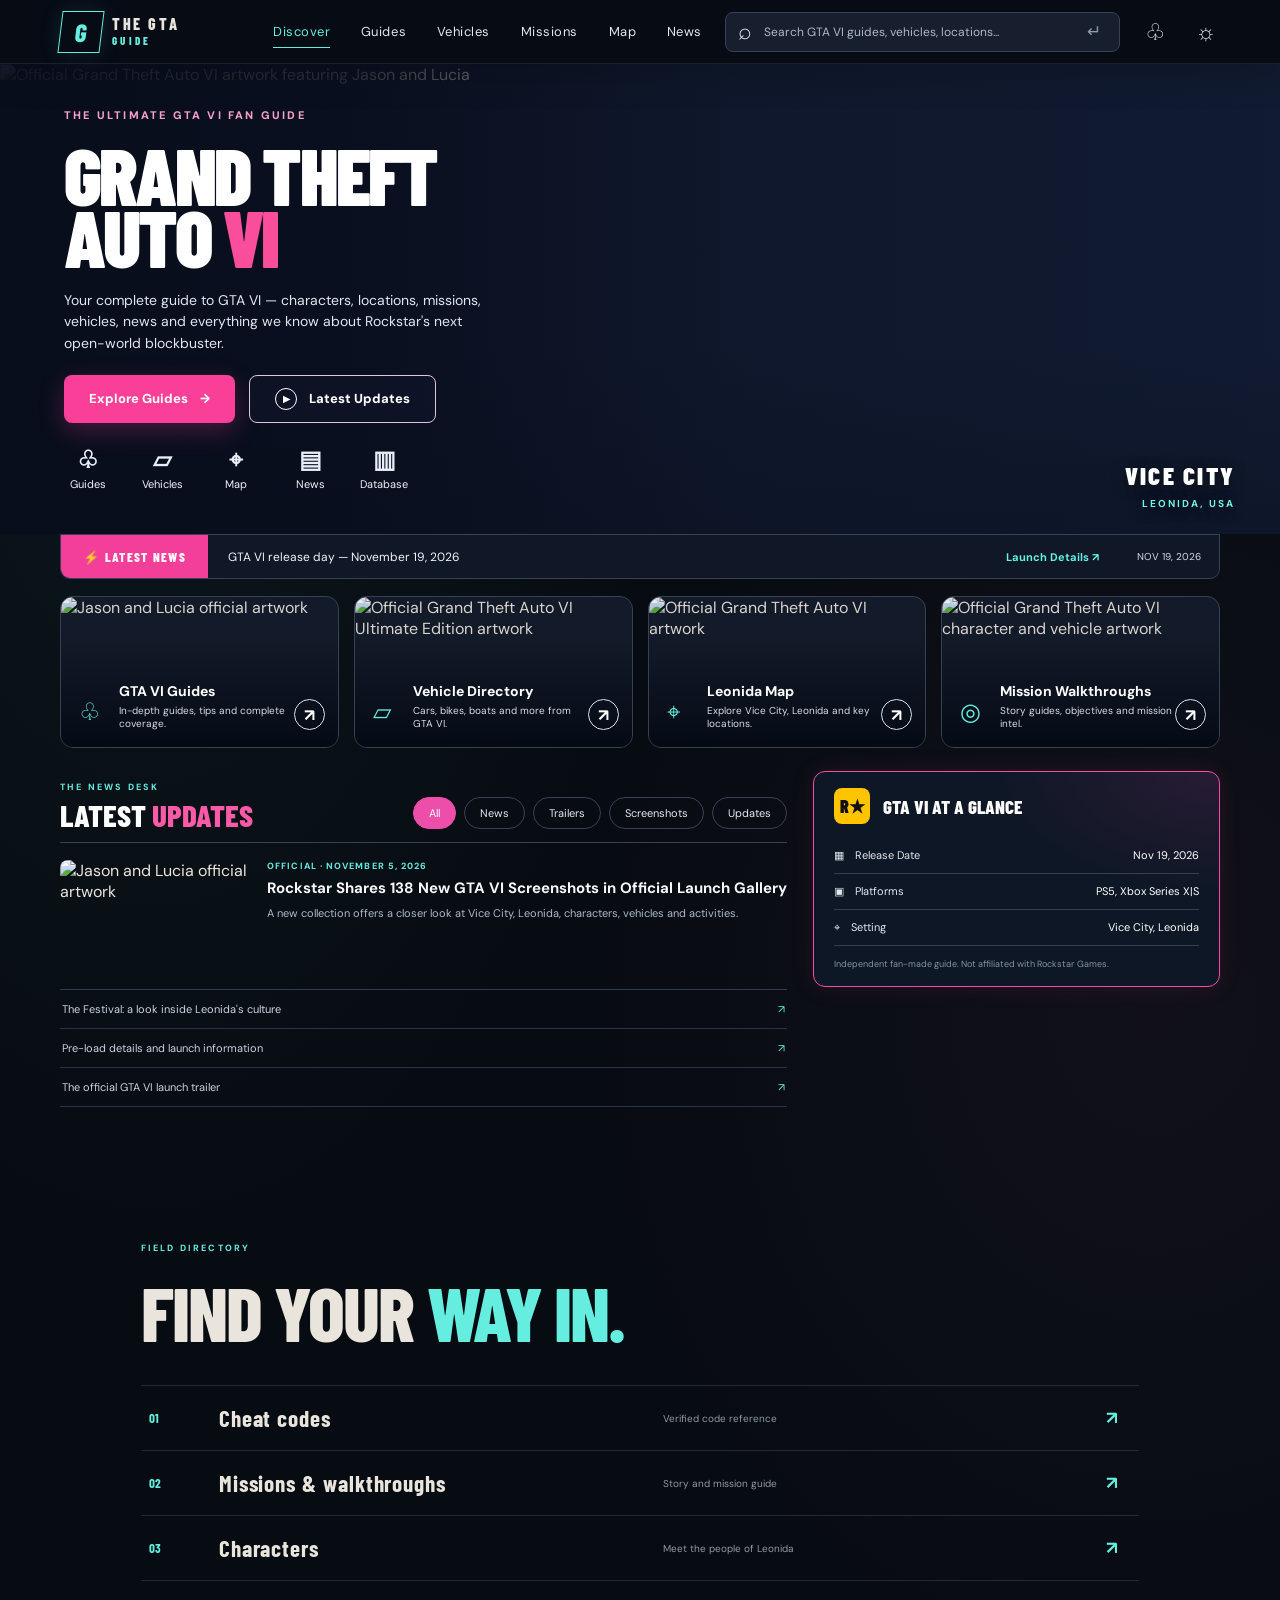
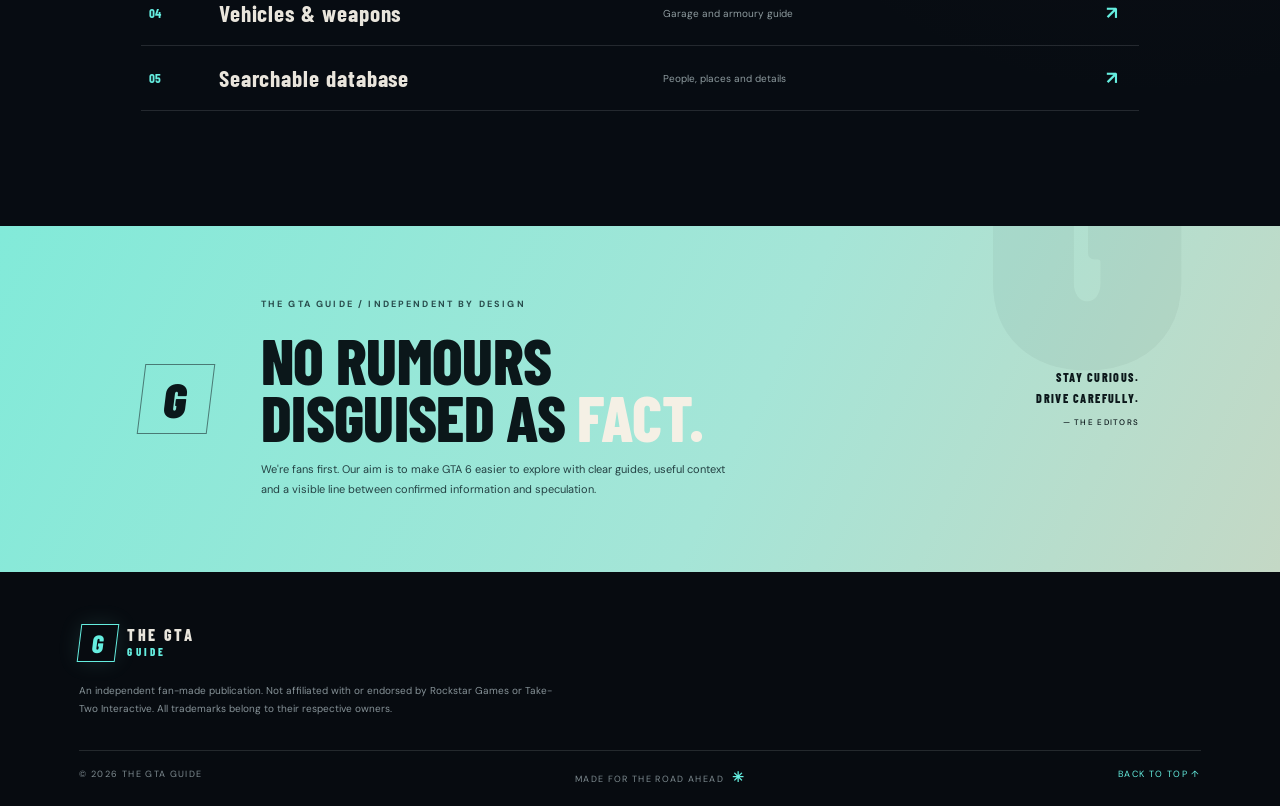
==== commit c9ff8586: "Clean up Guides navigation label on homepage" ====
--- a/index.html
+++ b/index.html
@@ -4,8 +4,8 @@
   <meta charset="utf-8">
   <meta name="viewport" content="width=device-width, initial-scale=1">
   <meta name="theme-color" content="#080d13">
-  <meta name="description" content="The independent GTA 6 field guide. Explore Vice City, discover characters, vehicles, missions, secrets and verified Grand Theft Auto VI news.">
-  <title>The GTA Guide — Your field guide to Vice City</title>
+  <meta name="description" content="Your independent GTA 6 guide to Vice City and Leonida. Explore characters, vehicles, maps, missions, launch details and source-checked GTA 6 news.">
+  <title>GTA 6 Guide: Maps, Missions, Vehicles & News | The GTA Guide</title>
   <link rel="preconnect" href="https://fonts.googleapis.com">
   <link rel="preconnect" href="https://fonts.gstatic.com" crossorigin>
   <link href="https://fonts.googleapis.com/css2?family=Barlow+Condensed:wght@500;600;700;800;900&family=DM+Sans:wght@400;500;600;700&display=swap" rel="stylesheet">
@@ -13,21 +13,22 @@
   <link rel="icon" type="image/svg+xml" href="favicon.svg">
   <meta property="og:type" content="website">
   <meta property="og:site_name" content="The GTA Guide">
-  <meta property="og:title" content="The GTA Guide — Your field guide to Vice City">
-  <meta property="og:description" content="The independent GTA 6 field guide. Explore Vice City, discover characters, vehicles, missions, secrets and verified Grand Theft Auto VI news.">
+  <meta property="og:title" content="GTA 6 Guide: Maps, Missions, Vehicles & News | The GTA Guide">
+  <meta property="og:description" content="Your independent GTA 6 guide to Vice City and Leonida. Explore characters, vehicles, maps, missions, launch details and source-checked GTA 6 news.">
   <link rel="canonical" href="https://thegtaguide.fyi/">
   <meta name="robots" content="index,follow,max-image-preview:large">
   <meta property="og:image" content="https://thegtaguide.fyi/assets/vice-city-hero.svg">
   <meta name="twitter:card" content="summary_large_image">
   <meta name="twitter:image" content="https://thegtaguide.fyi/assets/vice-city-hero.svg">
-  <script type="application/ld+json">{"@context":"https://schema.org","@type":"WebPage","name":"The GTA Guide","url":"https://thegtaguide.fyi/","isPartOf":{"@type":"WebSite","name":"The GTA Guide","url":"https://thegtaguide.fyi/"}}</script>
+  <script type="application/ld+json">{"@context":"https://schema.org","@graph":[{"@type":"WebSite","@id":"https://thegtaguide.fyi/#website","name":"The GTA Guide","url":"https://thegtaguide.fyi/","inLanguage":"en","potentialAction":{"@type":"SearchAction","target":"https://thegtaguide.fyi/directory.html?q={search_term_string}","query-input":"required name=search_term_string"}},{"@type":"WebPage","@id":"https://thegtaguide.fyi/#webpage","name":"GTA 6 Guide: Maps, Missions, Vehicles & News","url":"https://thegtaguide.fyi/","description":"An independent, source-led Grand Theft Auto VI fan guide.","isPartOf":{"@id":"https://thegtaguide.fyi/#website"},"about":{"@type":"VideoGame","name":"Grand Theft Auto VI","url":"https://www.rockstargames.com/VI","publisher":{"@type":"Organization","name":"Rockstar Games","url":"https://www.rockstargames.com/"}}}]}</script>
+  <meta name="google-site-verification" content="0YNCSl_ovrLu3FI-cdwGFUvzxCBWYOA4klJoH0599wA" />
 </head>
 <body>
   <header class="site-header">
     <a class="brand" href="#" aria-label="The GTA Guide home"><span class="brand-mark">G</span><span class="brand-copy">THE GTA<span>GUIDE</span></span></a>
     <button class="menu-toggle" aria-label="Toggle menu" aria-expanded="false"><i></i><i></i></button>
     <nav class="main-nav" aria-label="Main navigation">
-      <a class="active" href="#discover">Discover</a><a href="guides.html">Guides⌄</a><a href="vehicles.html">Vehicles</a><a href="missions.html">Missions</a><a href="map.html">Map</a><a href="news.html">News</a>
+      <a class="active" href="#discover">Discover</a><a href="guides.html">Guides</a><a href="vehicles.html">Vehicles</a><a href="missions.html">Missions</a><a href="map.html">Map</a><a href="news.html">News</a>
     </nav>
     <form class="header-search" role="search" action="directory.html"><span aria-hidden="true">⌕</span><input name="q" type="search" placeholder="Search GTA VI guides, vehicles, locations..." aria-label="Search the GTA Guide"><button type="submit" aria-label="Search">↵</button></form>
     <a class="header-icon" href="directory.html" aria-label="Open searchable database">♧</a><a class="header-icon" href="news.html" aria-label="Latest news">☼</a>
--- a/styles.css
+++ b/styles.css
@@ -188,3 +188,34 @@
 .lead-update{grid-template-columns:112px 1fr;gap:11px}.lead-update img{width:112px;height:100px}.update-copy strong{font-size:12px}.update-copy>span{font-size:9px}.update-copy small{font-size:8px}.glance-panel{padding:15px}.glance-title h3{font-size:17px}
 }
 @media(min-width:701px) and (max-width:900px){.header-search{width:180px}.site-header .brand{flex-basis:130px}.site-header .main-nav{gap:10px}.site-header .main-nav a{font-size:11px}.showcase-hero{height:440px;min-height:440px}}
+
+/* Layout and responsive fixes */
+.menu-toggle{align-items:center;justify-content:center;cursor:pointer}
+.feature-tile{isolation:isolate}
+.feature-tile img{z-index:0}
+.feature-tile:after{z-index:1;pointer-events:none}
+.feature-tile .tile-icon,.feature-tile .tile-copy,.feature-tile .tile-arrow{z-index:2}
+.feature-tile:nth-child(2) img{object-position:center 35%}
+.feature-tile:nth-child(3) img{object-position:70% center}
+.feature-tile:nth-child(4) img{object-position:20% center}
+@media(max-width:700px){
+ .menu-toggle{display:flex;flex:0 0 34px;position:relative;z-index:24}
+ .header-search{width:min(40vw,175px);height:38px;padding:0 8px;gap:6px;border:1px solid #364155;border-radius:7px;background:#171e2d}
+ .header-search>span{font-size:20px}
+ .header-search input{display:block;width:100%;font-size:10px}
+ .header-search input::placeholder{color:#aeb8c9}
+ .header-search button{display:none}
+ .site-header .brand{flex:1 1 auto;min-width:118px}
+ .site-header .brand-mark{width:34px;height:34px}
+ .site-header .brand-copy{font-size:12px}
+ .site-header .brand-copy span{font-size:9px}
+ .site-header .main-nav{z-index:23}
+}
+@media(max-width:390px){
+ .site-header{padding:0 3%;gap:6px}
+ .header-search{width:37vw}
+ .site-header .brand{min-width:105px;gap:7px}
+ .site-header .brand-mark{width:30px;height:30px}
+ .site-header .brand-copy{font-size:10px}
+ .site-header .brand-copy span{font-size:8px}
+}
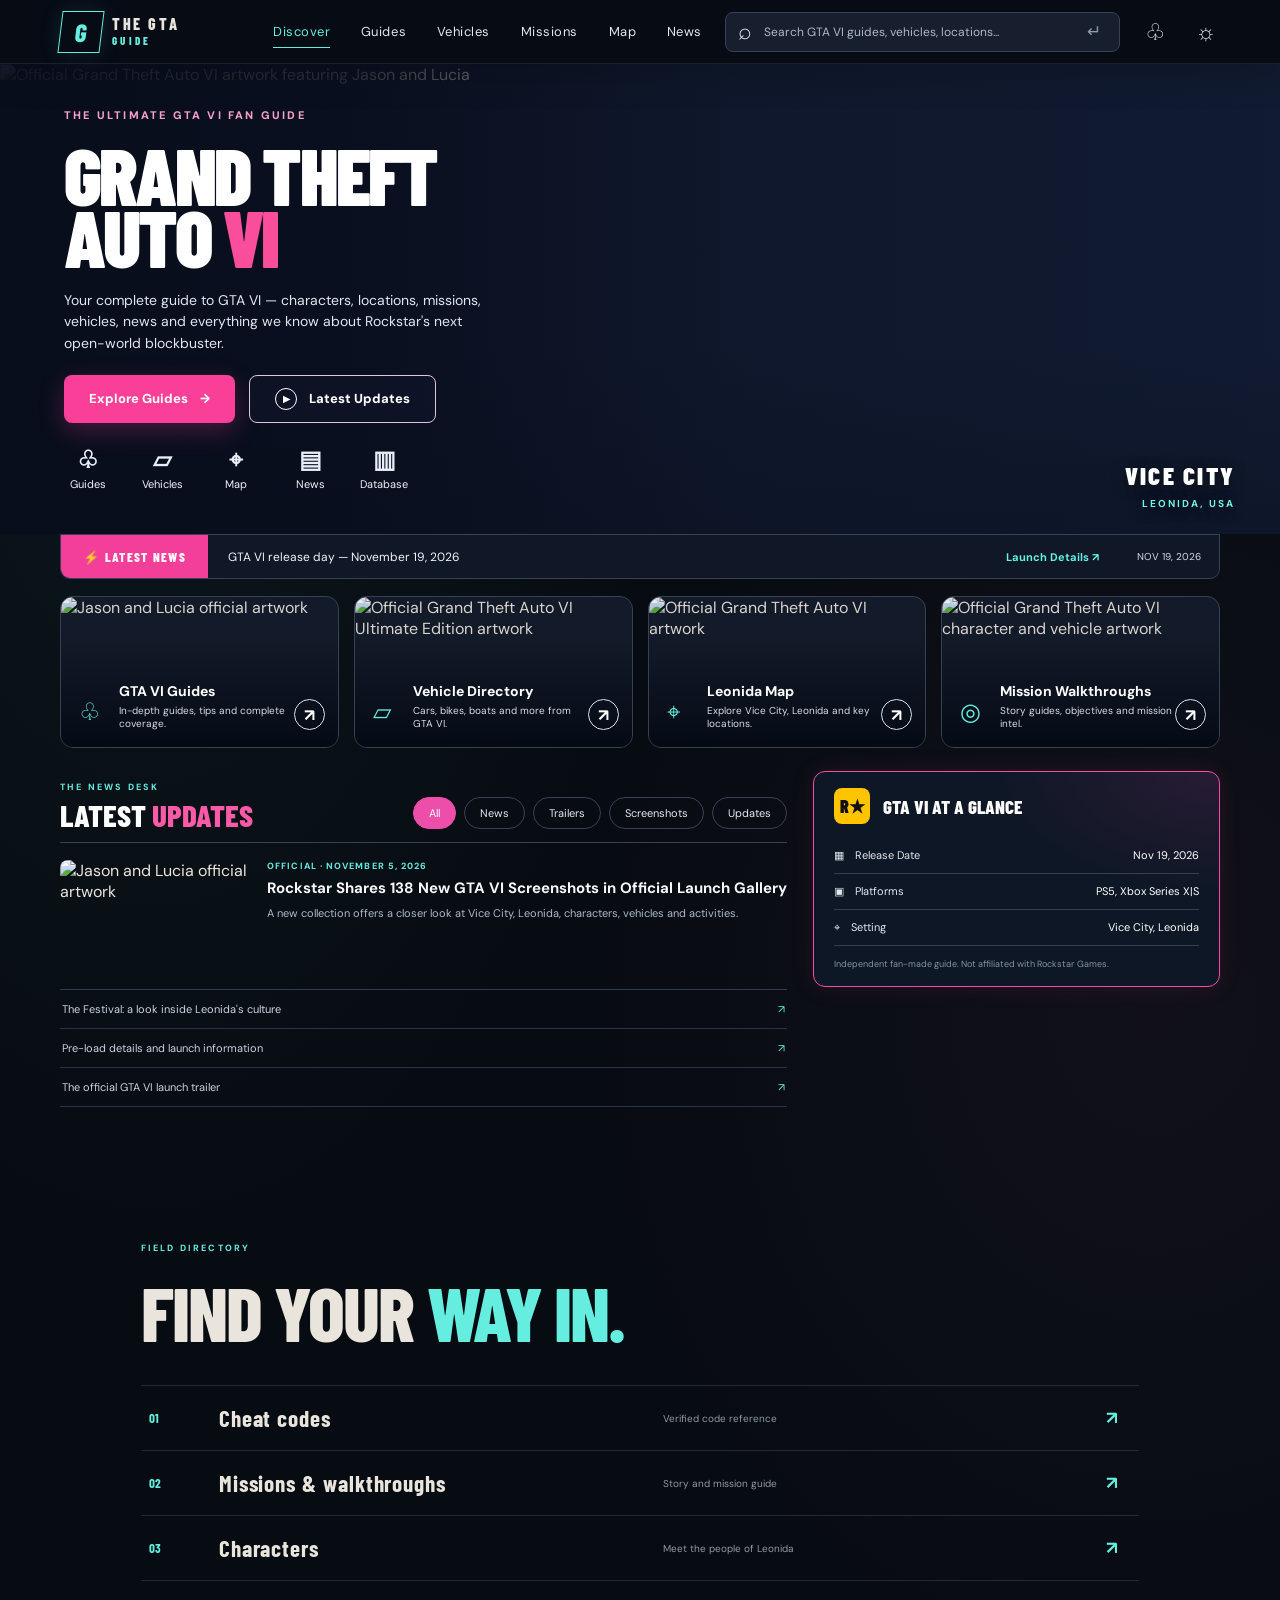
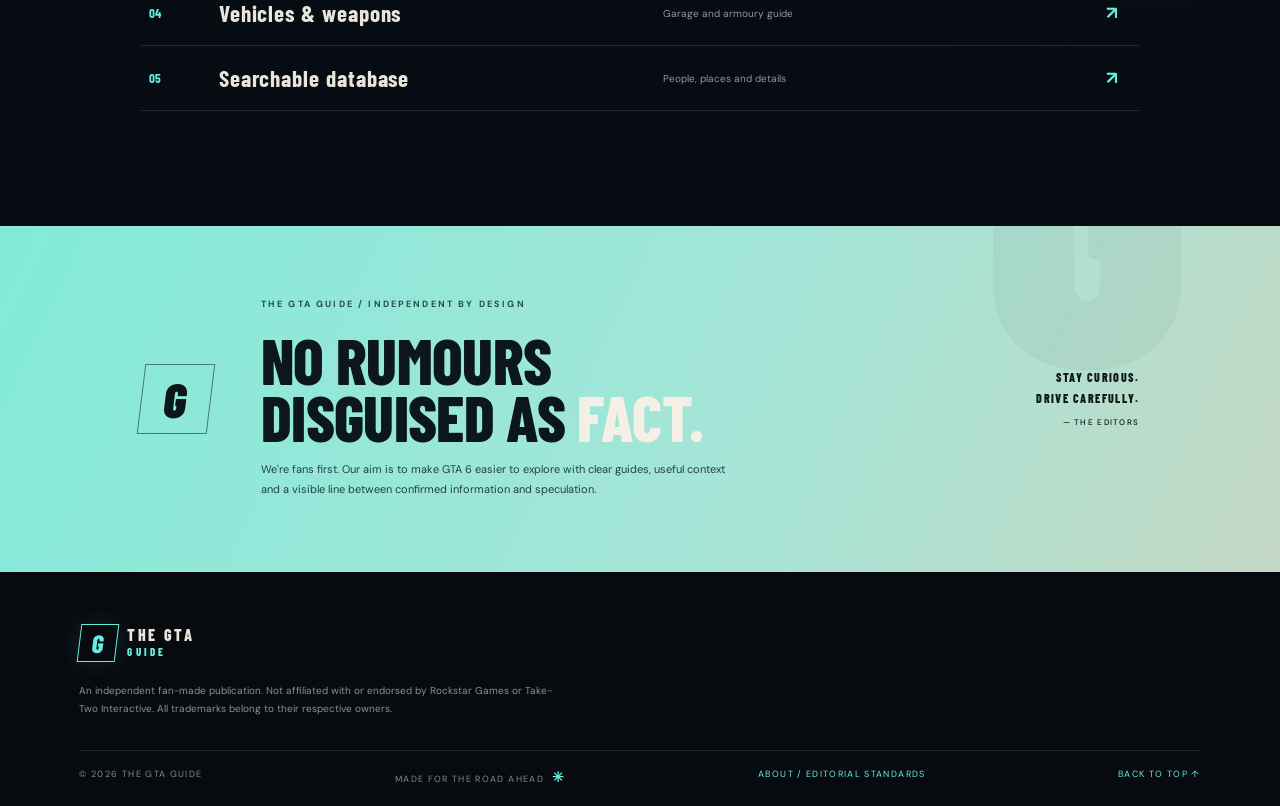
==== commit fc381511: "Improve site discovery with editorial standards links" ====
--- a/index.html
+++ b/index.html
@@ -16,6 +16,9 @@
   <meta property="og:title" content="GTA 6 Guide: Maps, Missions, Vehicles & News | The GTA Guide">
   <meta property="og:description" content="Your independent GTA 6 guide to Vice City and Leonida. Explore characters, vehicles, maps, missions, launch details and source-checked GTA 6 news.">
   <link rel="canonical" href="https://thegtaguide.fyi/">
+  <meta property="og:url" content="https://thegtaguide.fyi/">
+  <meta name="twitter:title" content="GTA 6 Guide: Maps, Missions, Vehicles & News | The GTA Guide">
+  <meta name="twitter:description" content="An independent, source-led GTA VI guide to Vice City and Leonida: characters, locations, vehicles, missions and verified updates.">
   <meta name="robots" content="index,follow,max-image-preview:large">
   <meta property="og:image" content="https://thegtaguide.fyi/assets/vice-city-hero.svg">
   <meta name="twitter:card" content="summary_large_image">
@@ -66,7 +69,7 @@
     <section class="section quick-index"><div class="section-kicker">FIELD DIRECTORY</div><h2>FIND YOUR <em>WAY IN.</em></h2><div class="index-list"><a href="cheats.html"><span>01</span><strong>Cheat codes</strong><small>Verified code reference</small><b>↗</b></a><a href="missions.html"><span>02</span><strong>Missions & walkthroughs</strong><small>Story and mission guide</small><b>↗</b></a><a href="characters.html"><span>03</span><strong>Characters</strong><small>Meet the people of Leonida</small><b>↗</b></a><a href="vehicles.html"><span>04</span><strong>Vehicles & weapons</strong><small>Garage and armoury guide</small><b>↗</b></a><a href="directory.html"><span>05</span><strong>Searchable database</strong><small>People, places and details</small><b>↗</b></a></div></section>
     <section class="closing"><div class="closing-mark">G</div><div class="closing-copy"><div class="section-kicker">THE GTA GUIDE / INDEPENDENT BY DESIGN</div><h2>NO RUMOURS<br>DISGUISED AS <em>FACT.</em></h2><p>We're fans first. Our aim is to make GTA 6 easier to explore with clear guides, useful context and a visible line between confirmed information and speculation.</p></div><div class="closing-aside">STAY CURIOUS.<br>DRIVE CAREFULLY.<br><span>— THE EDITORS</span></div></section>
   </main>
-  <footer class="site-footer"><a class="brand footer-brand" href="#"><span class="brand-mark">G</span><span class="brand-copy">THE GTA<span>GUIDE</span></span></a><p>An independent fan-made publication. Not affiliated with or endorsed by Rockstar Games or Take-Two Interactive. All trademarks belong to their respective owners.</p><div class="footer-bottom"><span>© <span id="year"></span> THE GTA GUIDE</span><span>MADE FOR THE ROAD AHEAD <b>✳</b></span><a href="#discover">BACK TO TOP ↑</a></div></footer>
+  <footer class="site-footer"><a class="brand footer-brand" href="#"><span class="brand-mark">G</span><span class="brand-copy">THE GTA<span>GUIDE</span></span></a><p>An independent fan-made publication. Not affiliated with or endorsed by Rockstar Games or Take-Two Interactive. All trademarks belong to their respective owners.</p><div class="footer-bottom"><span>© <span id="year"></span> THE GTA GUIDE</span><span>MADE FOR THE ROAD AHEAD <b>✳</b></span><a href="about.html">ABOUT / EDITORIAL STANDARDS</a><a href="#discover">BACK TO TOP ↑</a></div></footer>
   <script src="app.js"></script>
 </body>
 </html>
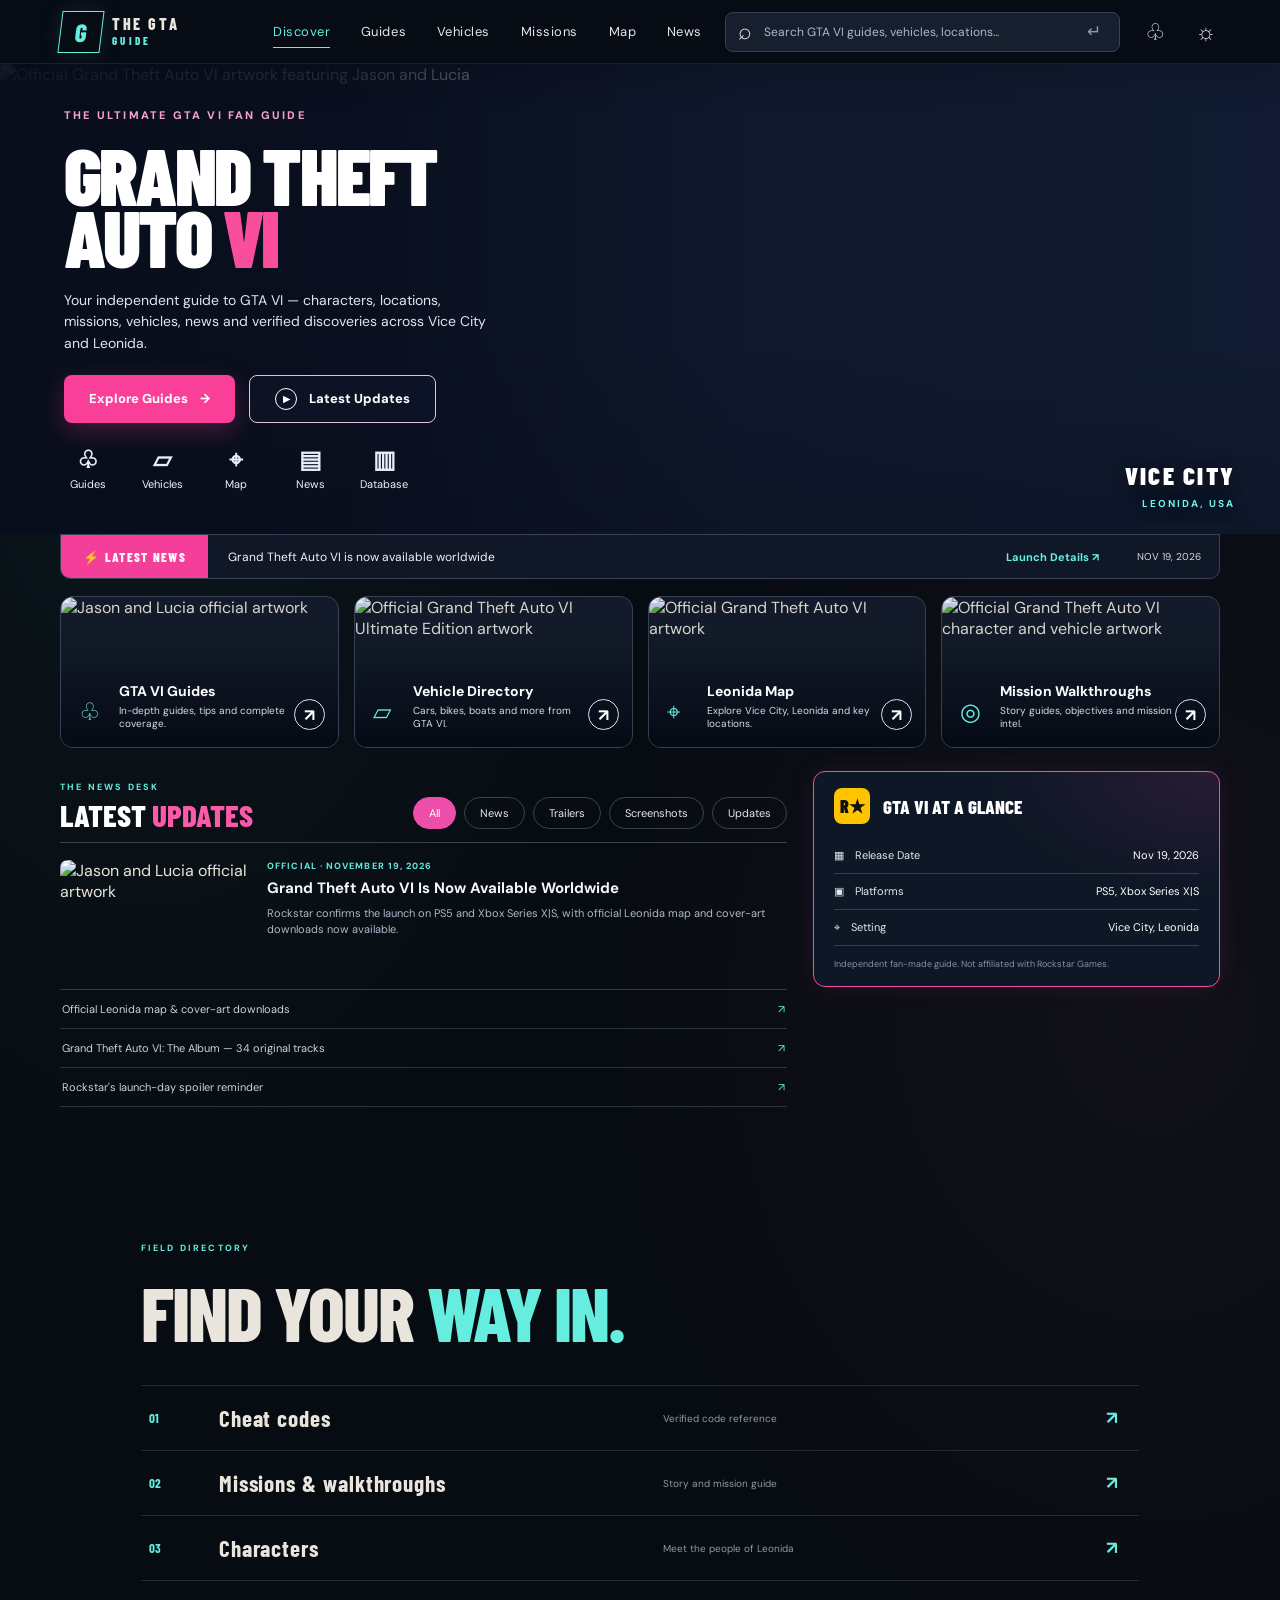
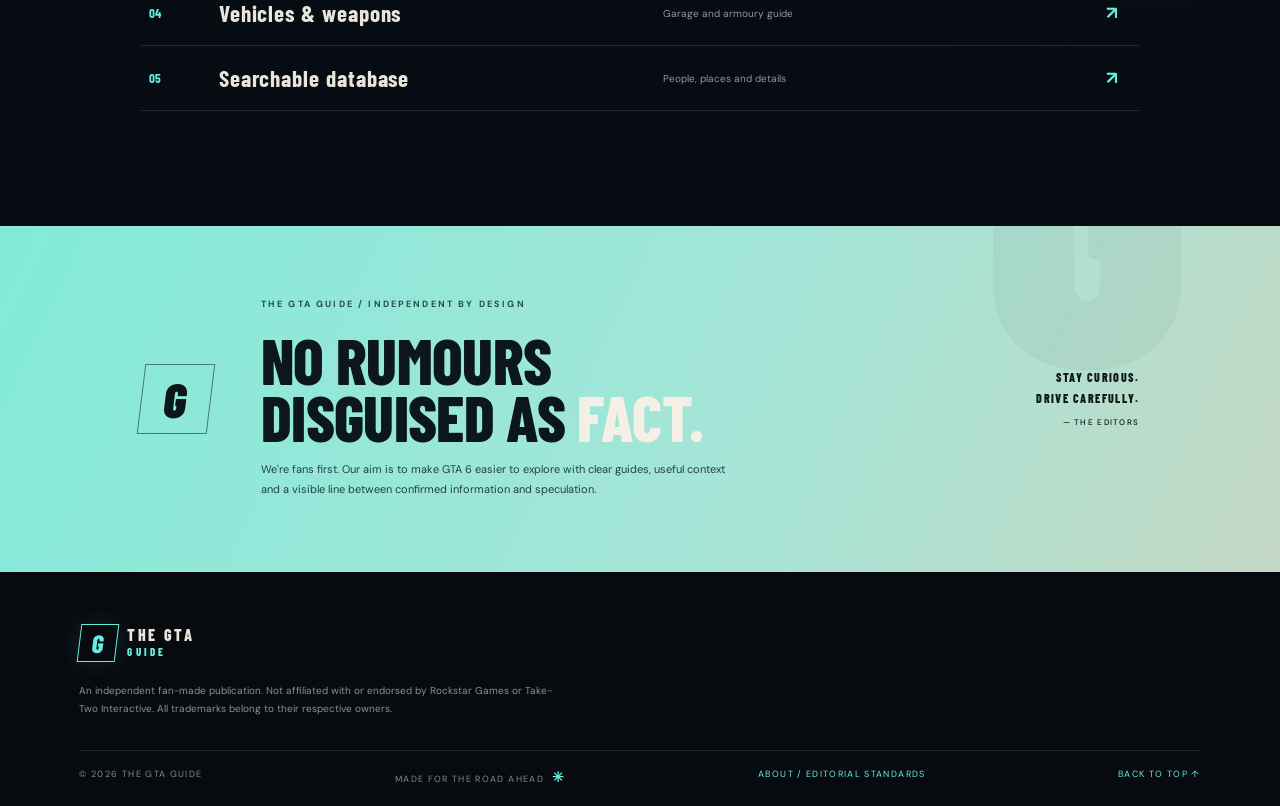
==== commit 438b404c: "Update GTA VI launch coverage for worldwide release" ====
--- a/index.html
+++ b/index.html
@@ -43,7 +43,7 @@
       <div class="showcase-copy">
         <div class="showcase-kicker">THE ULTIMATE GTA VI FAN GUIDE</div>
         <h1>GRAND THEFT<br>AUTO <em>VI</em></h1>
-        <p>Your complete guide to GTA VI — characters, locations, missions, vehicles, news and everything we know about Rockstar's next open-world blockbuster.</p>
+        <p>Your independent guide to GTA VI — characters, locations, missions, vehicles, news and verified discoveries across Vice City and Leonida.</p>
         <div class="showcase-actions"><a class="showcase-primary" href="guides.html">Explore Guides <span>→</span></a><a class="showcase-secondary" href="news.html"><span class="play-dot">▶</span> Latest Updates</a></div>
         <div class="showcase-shortcuts">
           <a href="guides.html"><b>♧</b>Guides</a><a href="vehicles.html"><b>▱</b>Vehicles</a><a href="map.html"><b>⌖</b>Map</a><a href="news.html"><b>▤</b>News</a><a href="directory.html"><b>▥</b>Database</a>
@@ -51,7 +51,7 @@
       </div>
       <div class="showcase-stamp">VICE CITY<br><span>LEONIDA, USA</span></div>
     </section>
-    <a class="breaking-strip" href="news.html"><span class="breaking-label">⚡ LATEST NEWS</span><span class="breaking-title">GTA VI release day — November 19, 2026</span><span class="breaking-link">Launch Details ↗</span><span class="breaking-date">NOV 19, 2026</span></a>
+    <a class="breaking-strip" href="news.html"><span class="breaking-label">⚡ LATEST NEWS</span><span class="breaking-title">Grand Theft Auto VI is now available worldwide</span><span class="breaking-link">Launch Details ↗</span><span class="breaking-date">NOV 19, 2026</span></a>
     <section class="feature-tiles" aria-label="Explore The GTA Guide">
       <a class="feature-tile" href="guides.html"><img src="https://www.rockstargames.com/VI/_next/static/media/poster_full.0az_iud2g3y4j.jpg?akim=1&amp;imdensity=1&amp;imwidth=1600" alt="Jason and Lucia official artwork" loading="lazy"><span class="tile-icon">♧</span><span class="tile-copy"><strong>GTA VI Guides</strong><small>In-depth guides, tips and complete coverage.</small></span><b class="tile-arrow">↗</b></a>
       <a class="feature-tile" href="vehicles.html"><img src="https://www.rockstargames.com/VI/_next/static/media/ultimate_mobile_en_us.03~7e7tlo4k4r.jpg?akim=1&amp;imdensity=1&amp;imwidth=1600" alt="Official Grand Theft Auto VI Ultimate Edition artwork" loading="lazy"><span class="tile-icon">▱</span><span class="tile-copy"><strong>Vehicle Directory</strong><small>Cars, bikes, boats and more from GTA VI.</small></span><b class="tile-arrow">↗</b></a>
@@ -61,8 +61,8 @@
     <section class="updates-layout">
       <div class="updates-main">
         <div class="updates-heading"><div><span class="section-kicker">THE NEWS DESK</span><h2>LATEST <em>UPDATES</em></h2></div><div class="update-filters"><a class="selected" href="news.html">All</a><a href="news.html#official">News</a><a href="news.html#trailers">Trailers</a><a href="news.html#gallery">Screenshots</a><a href="news.html#updates">Updates</a></div></div>
-        <a class="lead-update" href="news.html"><img src="https://www.rockstargames.com/VI/_next/static/media/featured.0y5yxwenpsgc3.jpg?akim=1&amp;imdensity=1&amp;imwidth=1200" alt="Jason and Lucia official artwork" loading="lazy"><span class="update-copy"><small>OFFICIAL · NOVEMBER 5, 2026</small><strong>Rockstar Shares 138 New GTA VI Screenshots in Official Launch Gallery</strong><span>A new collection offers a closer look at Vice City, Leonida, characters, vehicles and activities.</span></span></a>
-        <div class="update-links"><a href="news.html">The Festival: a look inside Leonida's culture <span>↗</span></a><a href="news.html">Pre-load details and launch information <span>↗</span></a><a href="news.html">The official GTA VI launch trailer <span>↗</span></a></div>
+        <a class="lead-update" href="news.html"><img src="https://www.rockstargames.com/VI/_next/static/media/featured.0y5yxwenpsgc3.jpg?akim=1&amp;imdensity=1&amp;imwidth=1200" alt="Jason and Lucia official artwork" loading="lazy"><span class="update-copy"><small>OFFICIAL · NOVEMBER 19, 2026</small><strong>Grand Theft Auto VI Is Now Available Worldwide</strong><span>Rockstar confirms the launch on PS5 and Xbox Series X|S, with official Leonida map and cover-art downloads now available.</span></span></a>
+        <div class="update-links"><a href="news.html#launch-day">Official Leonida map & cover-art downloads <span>↗</span></a><a href="news.html#launch-day">Grand Theft Auto VI: The Album — 34 original tracks <span>↗</span></a><a href="news.html#launch-day">Rockstar's launch-day spoiler reminder <span>↗</span></a></div>
       </div>
       <aside class="glance-panel"><div class="glance-title"><span class="rockstar-mark">R★</span><h3>GTA VI AT A GLANCE</h3></div><dl><div><dt>▦　Release Date</dt><dd>Nov 19, 2026</dd></div><div><dt>▣　Platforms</dt><dd>PS5, Xbox Series X|S</dd></div><div><dt>⌖　Setting</dt><dd>Vice City, Leonida</dd></div></dl><p>Independent fan-made guide. Not affiliated with Rockstar Games.</p></aside>
     </section>
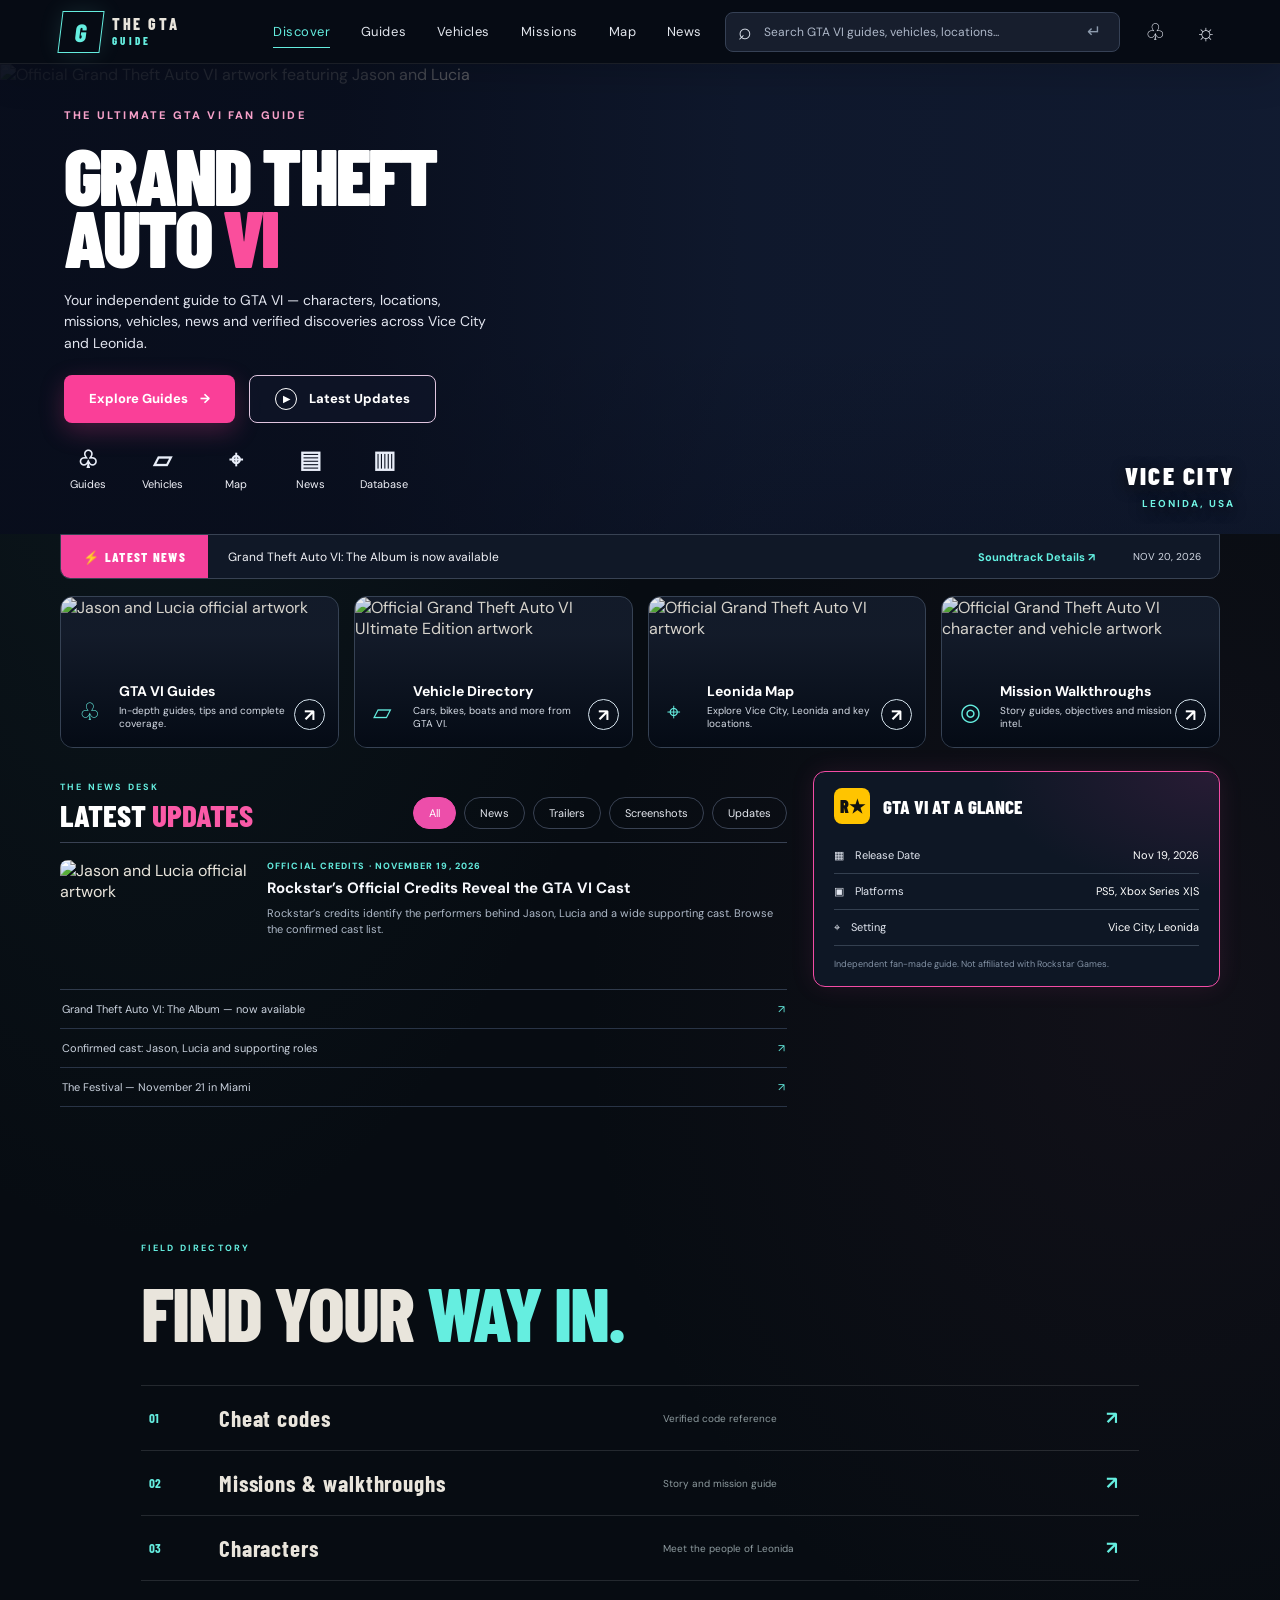
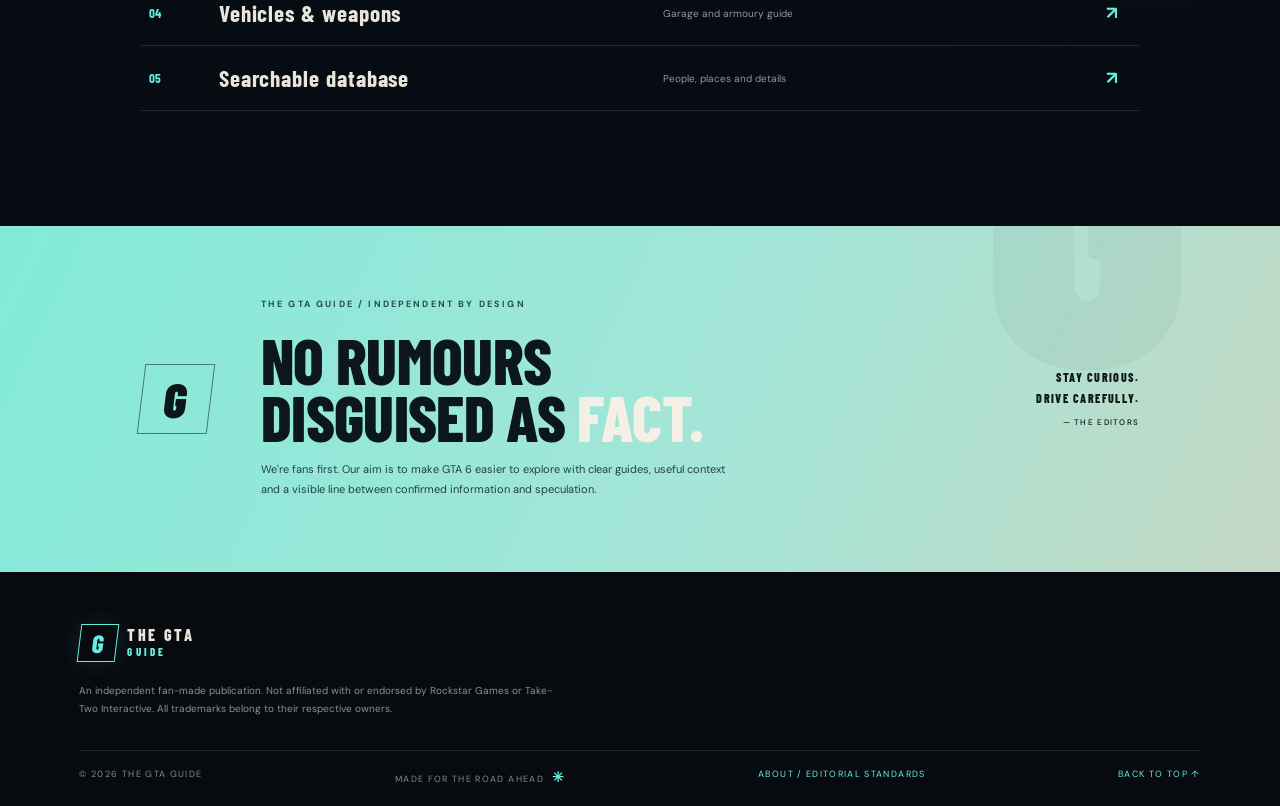
==== commit b4d98d83: "Add GTA VI cast credits and soundtrack launch updates" ====
--- a/index.html
+++ b/index.html
@@ -51,7 +51,7 @@
       </div>
       <div class="showcase-stamp">VICE CITY<br><span>LEONIDA, USA</span></div>
     </section>
-    <a class="breaking-strip" href="news.html"><span class="breaking-label">⚡ LATEST NEWS</span><span class="breaking-title">Grand Theft Auto VI is now available worldwide</span><span class="breaking-link">Launch Details ↗</span><span class="breaking-date">NOV 19, 2026</span></a>
+    <a class="breaking-strip" href="news.html#album"><span class="breaking-label">⚡ LATEST NEWS</span><span class="breaking-title">Grand Theft Auto VI: The Album is now available</span><span class="breaking-link">Soundtrack Details ↗</span><span class="breaking-date">NOV 20, 2026</span></a>
     <section class="feature-tiles" aria-label="Explore The GTA Guide">
       <a class="feature-tile" href="guides.html"><img src="https://www.rockstargames.com/VI/_next/static/media/poster_full.0az_iud2g3y4j.jpg?akim=1&amp;imdensity=1&amp;imwidth=1600" alt="Jason and Lucia official artwork" loading="lazy"><span class="tile-icon">♧</span><span class="tile-copy"><strong>GTA VI Guides</strong><small>In-depth guides, tips and complete coverage.</small></span><b class="tile-arrow">↗</b></a>
       <a class="feature-tile" href="vehicles.html"><img src="https://www.rockstargames.com/VI/_next/static/media/ultimate_mobile_en_us.03~7e7tlo4k4r.jpg?akim=1&amp;imdensity=1&amp;imwidth=1600" alt="Official Grand Theft Auto VI Ultimate Edition artwork" loading="lazy"><span class="tile-icon">▱</span><span class="tile-copy"><strong>Vehicle Directory</strong><small>Cars, bikes, boats and more from GTA VI.</small></span><b class="tile-arrow">↗</b></a>
@@ -61,8 +61,8 @@
     <section class="updates-layout">
       <div class="updates-main">
         <div class="updates-heading"><div><span class="section-kicker">THE NEWS DESK</span><h2>LATEST <em>UPDATES</em></h2></div><div class="update-filters"><a class="selected" href="news.html">All</a><a href="news.html#official">News</a><a href="news.html#trailers">Trailers</a><a href="news.html#gallery">Screenshots</a><a href="news.html#updates">Updates</a></div></div>
-        <a class="lead-update" href="news.html"><img src="https://www.rockstargames.com/VI/_next/static/media/featured.0y5yxwenpsgc3.jpg?akim=1&amp;imdensity=1&amp;imwidth=1200" alt="Jason and Lucia official artwork" loading="lazy"><span class="update-copy"><small>OFFICIAL · NOVEMBER 19, 2026</small><strong>Grand Theft Auto VI Is Now Available Worldwide</strong><span>Rockstar confirms the launch on PS5 and Xbox Series X|S, with official Leonida map and cover-art downloads now available.</span></span></a>
-        <div class="update-links"><a href="news.html#launch-day">Official Leonida map & cover-art downloads <span>↗</span></a><a href="news.html#launch-day">Grand Theft Auto VI: The Album — 34 original tracks <span>↗</span></a><a href="news.html#launch-day">Rockstar's launch-day spoiler reminder <span>↗</span></a></div>
+        <a class="lead-update" href="characters.html#cast"><img src="https://www.rockstargames.com/VI/_next/static/media/featured.0y5yxwenpsgc3.jpg?akim=1&amp;imdensity=1&amp;imwidth=1200" alt="Jason and Lucia official artwork" loading="lazy"><span class="update-copy"><small>OFFICIAL CREDITS · NOVEMBER 19, 2026</small><strong>Rockstar’s Official Credits Reveal the GTA VI Cast</strong><span>Rockstar’s credits identify the performers behind Jason, Lucia and a wide supporting cast. Browse the confirmed cast list.</span></span></a>
+        <div class="update-links"><a href="news.html#album">Grand Theft Auto VI: The Album — now available <span>↗</span></a><a href="characters.html#cast">Confirmed cast: Jason, Lucia and supporting roles <span>↗</span></a><a href="news.html#festival">The Festival — November 21 in Miami <span>↗</span></a></div>
       </div>
       <aside class="glance-panel"><div class="glance-title"><span class="rockstar-mark">R★</span><h3>GTA VI AT A GLANCE</h3></div><dl><div><dt>▦　Release Date</dt><dd>Nov 19, 2026</dd></div><div><dt>▣　Platforms</dt><dd>PS5, Xbox Series X|S</dd></div><div><dt>⌖　Setting</dt><dd>Vice City, Leonida</dd></div></dl><p>Independent fan-made guide. Not affiliated with Rockstar Games.</p></aside>
     </section>
